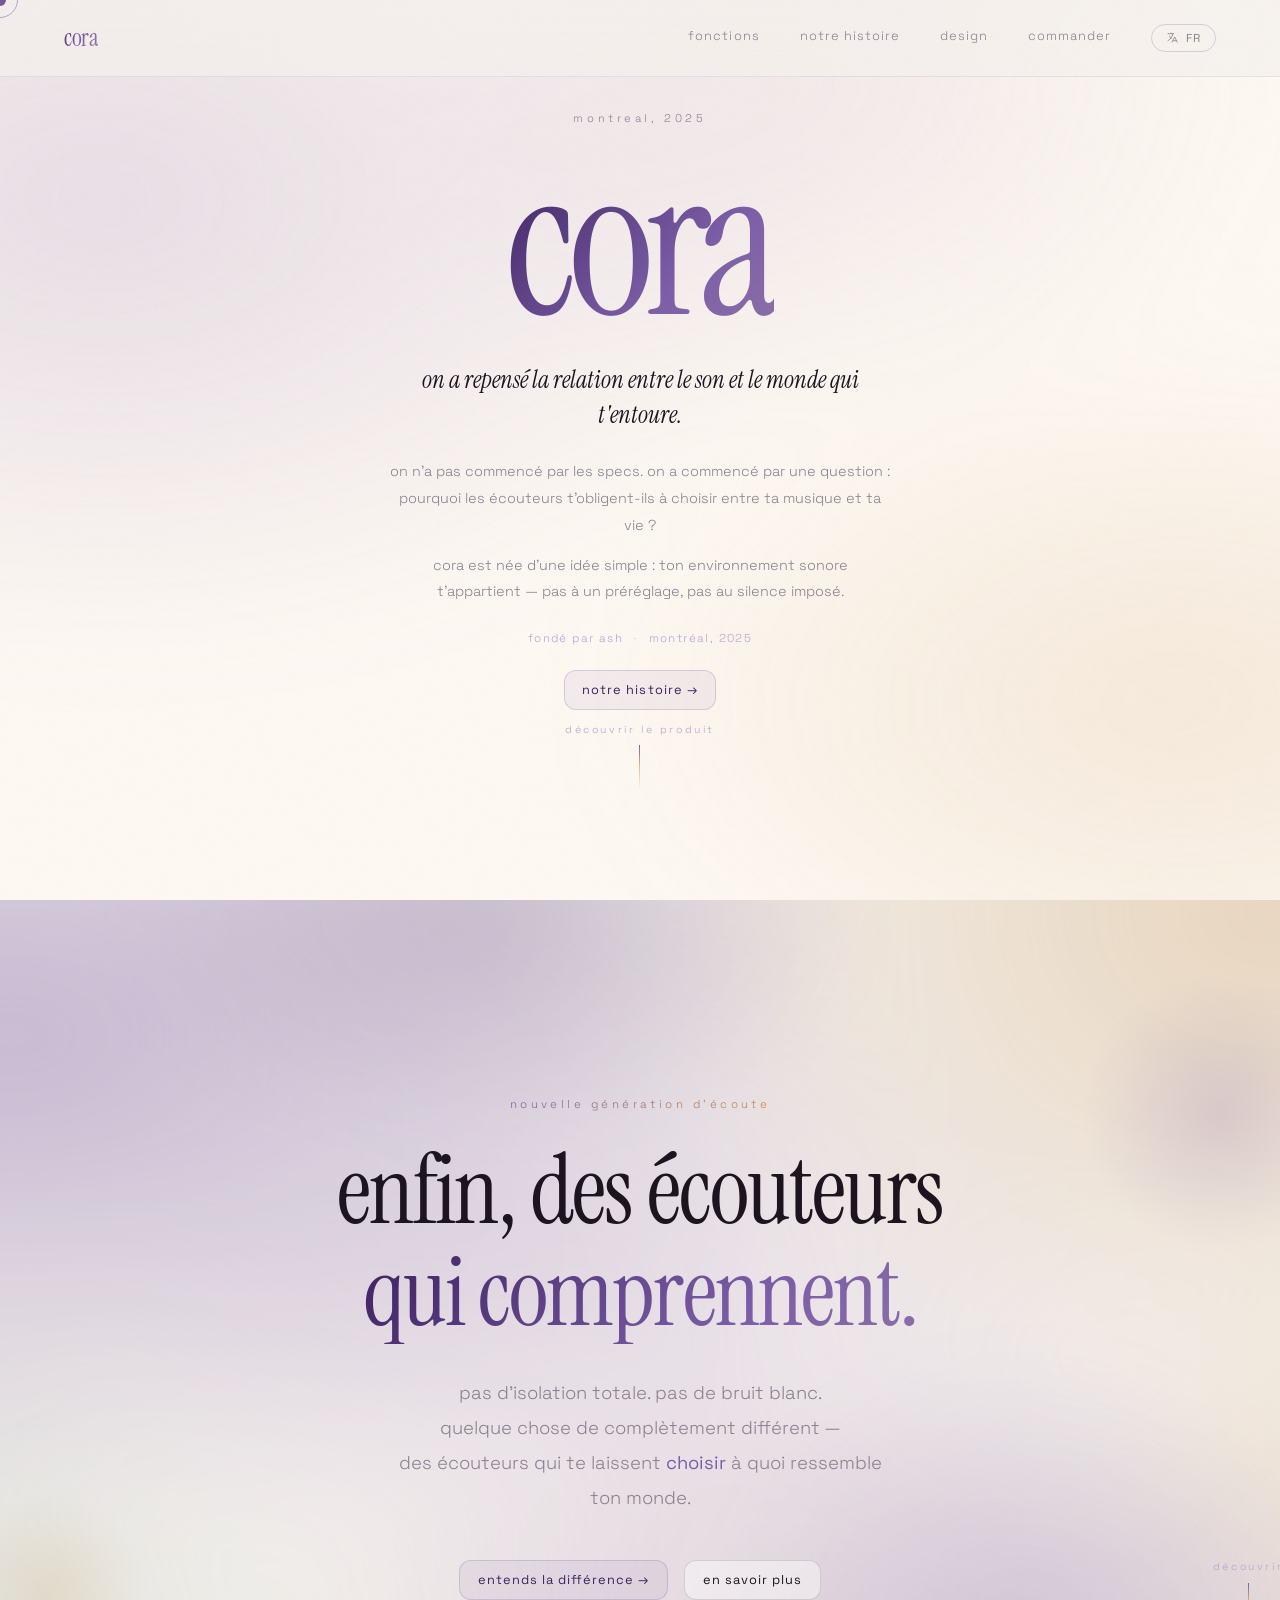
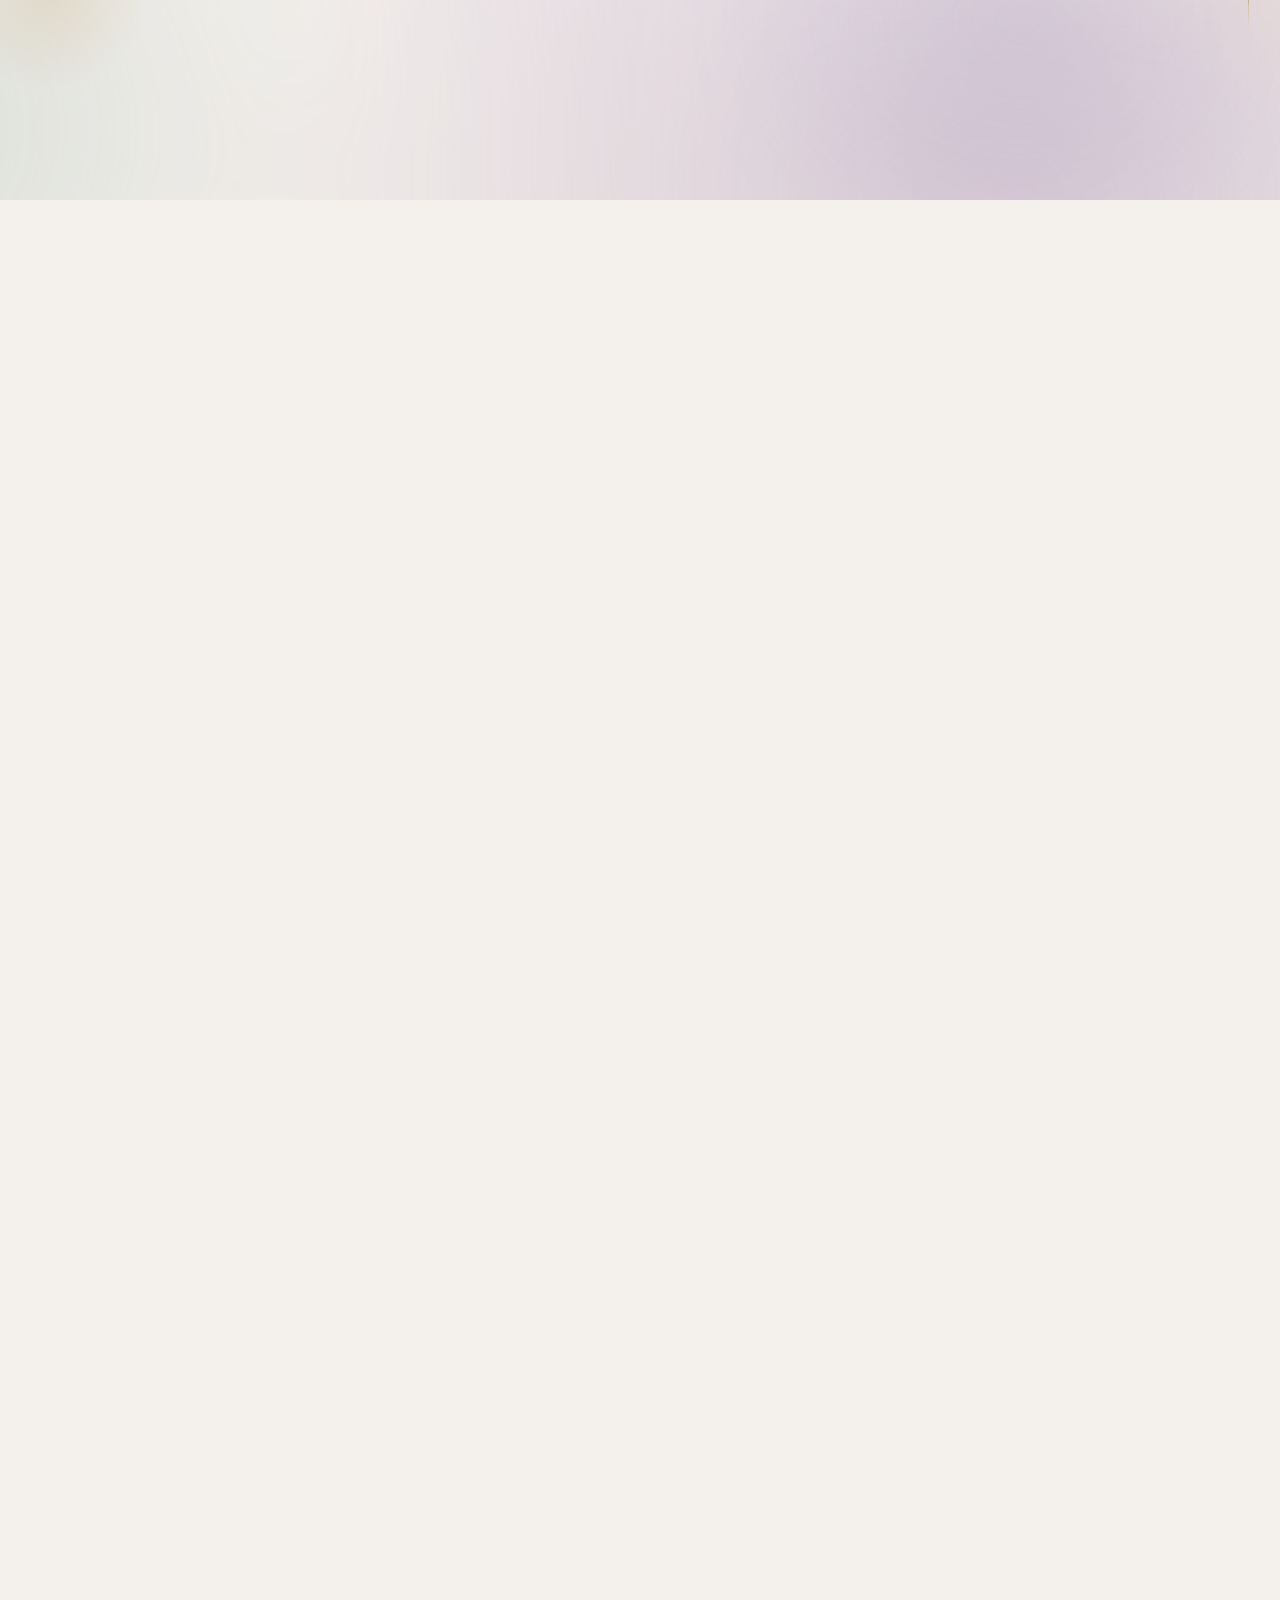
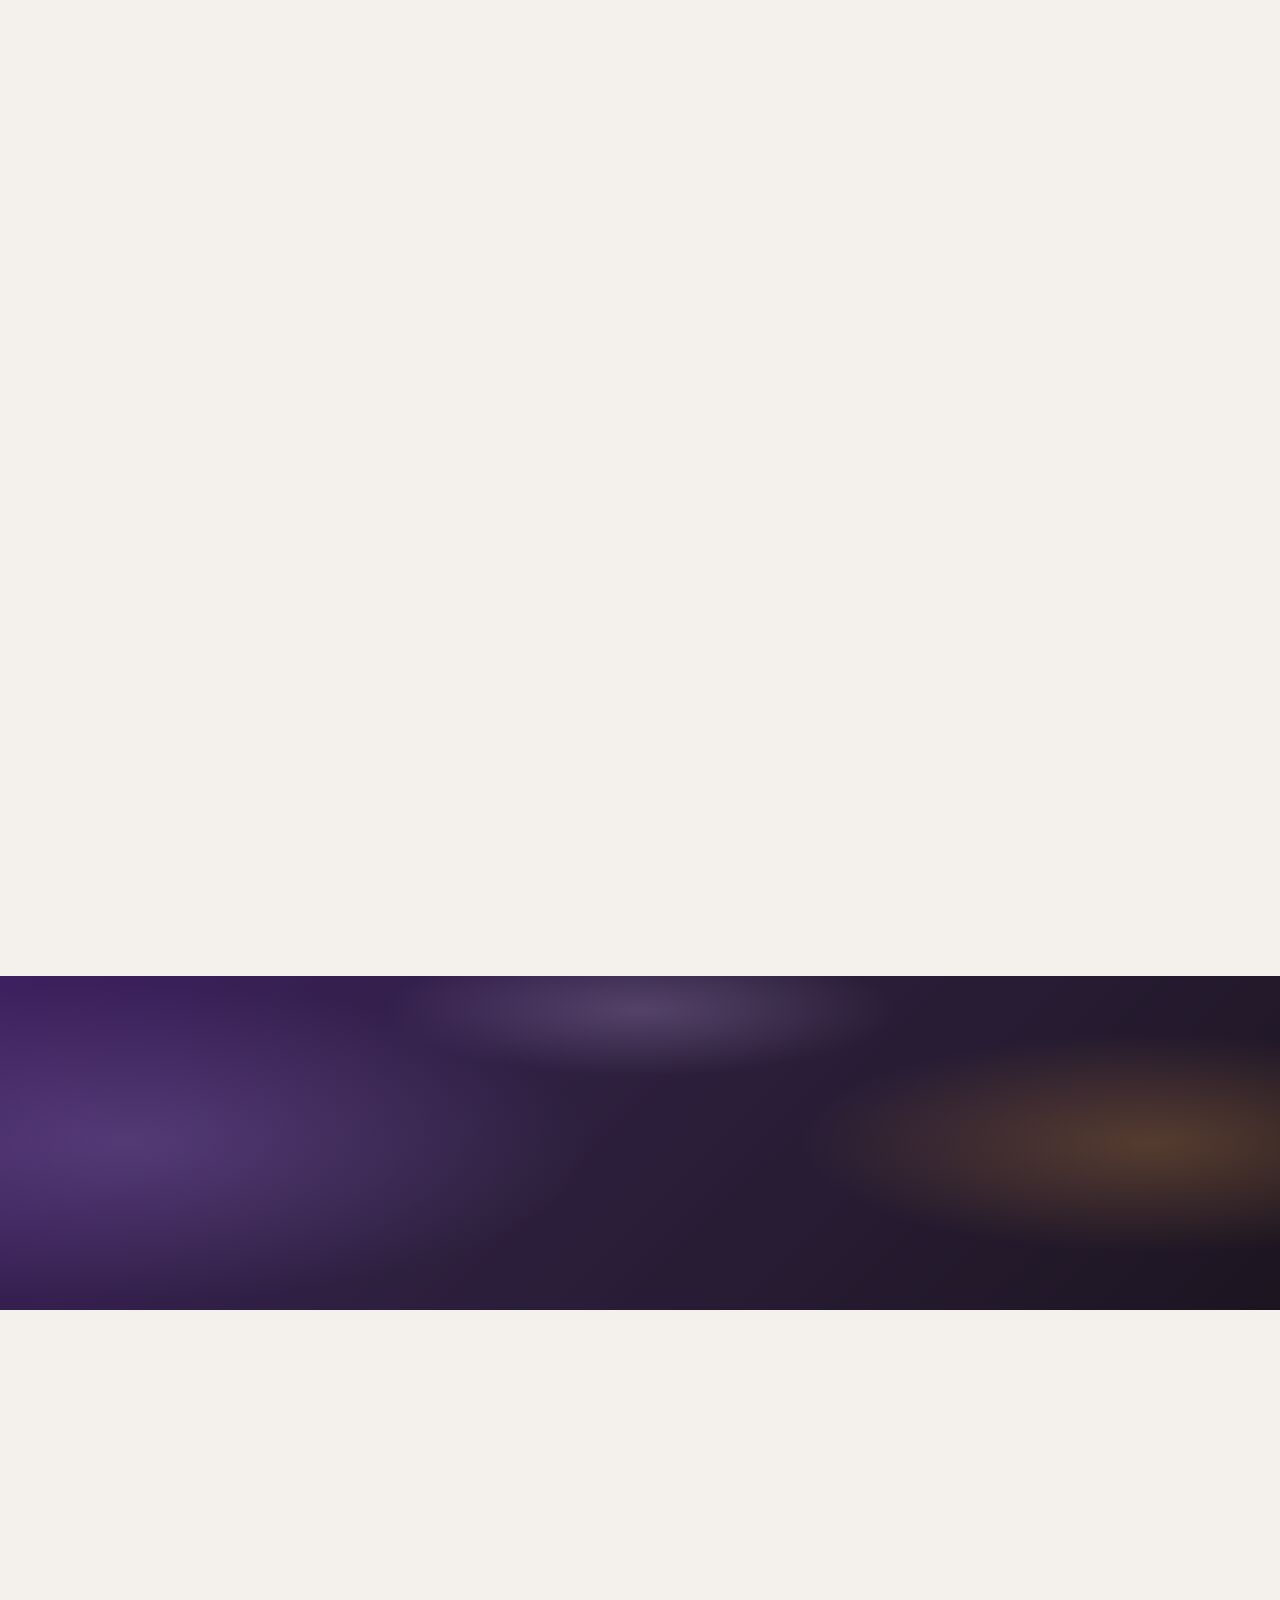
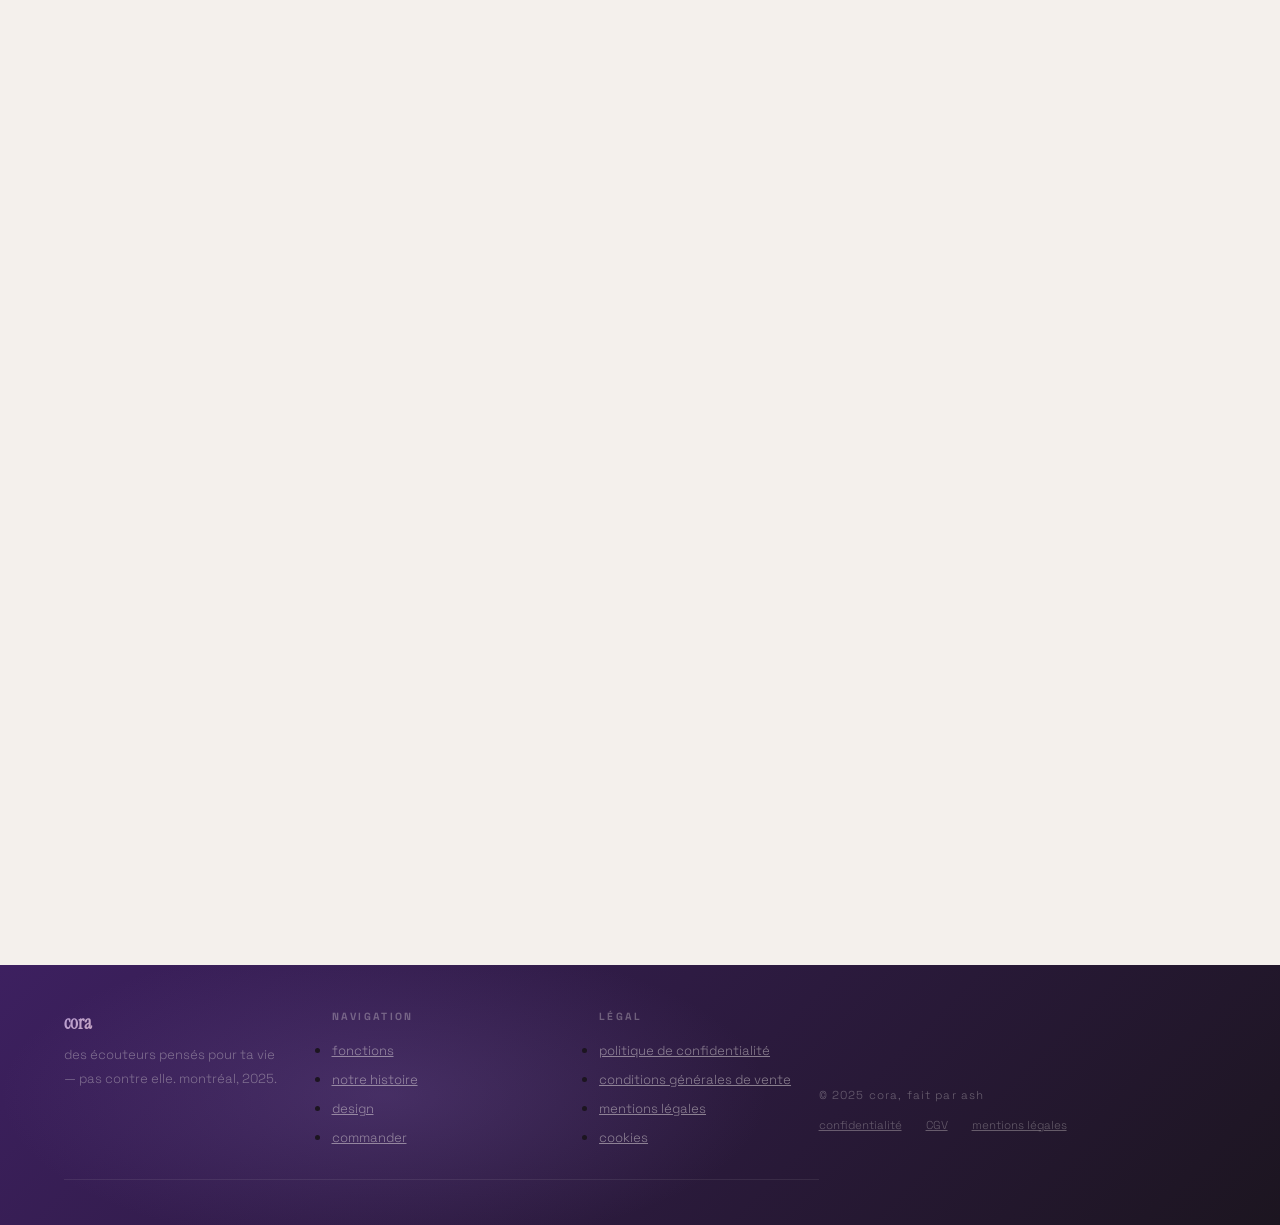
==== index.html @ 78a86a61 "Add files via upload" ====
<!DOCTYPE html>
<html lang="fr">
<head>
    <meta charset="UTF-8"/>
    <meta name="viewport" content="width=device-width, initial-scale=1.0"/>
    <title>cora — enfin, des écouteurs qui comprennent.</title>
    <link href="https://fonts.googleapis.com/css2?family=Instrument+Serif:ital@0;1&family=Space+Grotesk:wght@300;400;500&display=swap" rel="stylesheet"/>
    <link rel="stylesheet" href="styles.css"/>
</head>
<body>

<div class="cursor" id="cursor"></div>
<div class="cursor-ring" id="cursorRing"></div>

<!-- BRAND INTRO -->
<section class="brand-intro">
    <div class="brand-intro-inner">
        <p class="brand-intro-eyebrow">montreal, 2025</p>
        <h1 class="brand-intro-name">cora</h1>
        <p class="brand-intro-tagline">on a repensé la relation entre le son et le monde qui t'entoure.</p>
        <div class="brand-intro-manifesto">
            <p>
                on n'a pas commencé par les specs. on a commencé par une question : pourquoi les écouteurs t'obligent-ils à choisir entre ta musique et ta vie ?
            </p>
            <p>
                cora est née d'une idée simple : ton environnement sonore t'appartient — pas à un préréglage, pas au silence imposé.
            </p>
        </div>
        <div class="brand-intro-founders">
            <span>fondé par ash</span>
            <span class="brand-intro-dot">·</span>
            <span>montréal, 2025</span>
        </div>
        <div class="brand-intro-actions">
            <a href="story.html" class="btn btn-primary"><span>notre histoire →</span></a>
            <a class="brand-intro-scroll" href="#product">
                <span>découvrir le produit</span>
                <div class="scroll-line"></div>
            </a>
        </div>
    </div>
</section>

<!-- NAV -->
<nav>
    <div class="nav-logo">cora</div>
    <ul class="nav-links">
        <li><a href="#">fonctions</a></li>
        <li><a href="story.html">notre histoire</a></li>
        <li><a href="design.html">design</a></li>
        <li><a href="checkout.html">commander</a></li>
    <button class="nav-lang-btn" id="navLangBtn" aria-label="Changer de langue" onclick="openLangOverlay()">
        <svg viewBox="0 0 24 24" fill="none" stroke="currentColor" stroke-width="1.5"><path d="M3 5h12M9 3v2m1.048 9.5A18.022 18.022 0 016.412 9m6.088 9h7M11 21l5-10 5 10M12.751 5C11.783 10.77 8.07 15.61 3 18.129"/></svg>
        <span id="navLangLabel">FR</span>
    </button>
    </ul>
</nav>

<!-- HERO -->
<section class="hero" id="product">
    <div class="hero-bg"></div>
    <div class="hero-bg2"></div>
    <div class="hero-overlay"></div>
    <div class="orb orb1"></div>
    <div class="orb orb2"></div>

    <p class="hero-label">nouvelle génération d'écoute</p>
    <h1 class="hero-title">
        enfin, des écouteurs<br/>
        <span class="gradient-word">qui comprennent.</span>
    </h1>
    <p class="hero-sub">
        pas d'isolation totale. pas de bruit blanc.<br/>
        quelque chose de complètement différent —<br/>
        des écouteurs qui te laissent <strong>choisir</strong> à quoi ressemble ton monde.
    </p>
    <div class="hero-btns">
        <a href="checkout.html" class="btn btn-primary"><span>entends la différence →</span></a>
        <a href="design.html" class="btn btn-outline"><span>en savoir plus</span></a>
    </div>

    <div class="scroll-hint">
        <span>découvrir</span>
        <div class="scroll-line"></div>
    </div>
</section>

<!-- SECTION 1 -->
<section class="split reveal">
    <div class="split-text">
        <p class="split-tag reveal reveal-delay-1">01 — teleport</p>
        <h2 class="split-title reveal reveal-delay-2">ton corps ici.<br/><em>tes oreilles ailleurs.</em></h2>
        <p class="split-body reveal reveal-delay-3">
            mode téléport : après s'être connécté à l'application, vos écouteurs cora permetterons de changer de son ou/et de créer des playlist
            selon les endroits que vous frequentiez.
        </p>
    </div>
    <div class="split-image">
        <div class="visual">
            <svg viewBox="0 0 300 300" fill="none" xmlns="http://www.w3.org/2000/svg">
                <defs>
                    <radialGradient id="g1" cx="50%" cy="50%" r="50%">
                        <stop offset="0%" stop-color="#B99DD4" stop-opacity="0.9"/>
                        <stop offset="100%" stop-color="#7B5EA7" stop-opacity="0.3"/>
                    </radialGradient>
                </defs>
                <circle cx="150" cy="150" r="120" stroke="url(#g1)" stroke-width="1" stroke-dasharray="5 8"/>
                <circle cx="150" cy="150" r="80" stroke="#B99DD4" stroke-width="0.5" opacity="0.4"/>
                <circle cx="150" cy="150" r="40" fill="#7B5EA7" opacity="0.1"/>
                <circle cx="150" cy="150" r="14" fill="url(#g1)" opacity="0.8"/>
                <line x1="150" y1="30" x2="150" y2="270" stroke="#B99DD4" stroke-width="0.5" opacity="0.22"/>
                <line x1="30" y1="150" x2="270" y2="150" stroke="#C4873A" stroke-width="0.5" opacity="0.22"/>
                <text x="156" y="46" font-family="Fraunces" font-size="10" fill="#9E7FA8" letter-spacing="2">tokyo</text>
                <text x="156" y="266" font-family="Fraunces" font-size="10" fill="#9E7FA8" letter-spacing="2">havane</text>
                <text x="34" y="146" font-family="Fraunces" font-size="10" fill="#C4873A" letter-spacing="2">paris</text>
                <text x="214" y="146" font-family="Fraunces" font-size="10" fill="#C4873A" letter-spacing="2">oslo</text>
            </svg>
        </div>
    </div>
</section>

<!-- SECTION 2 -->
<section class="split reverse reveal">
    <div class="split-text">
        <p class="split-tag reveal reveal-delay-1">02 — replay</p>
        <h2 class="split-title reveal reveal-delay-2">tu as raté<br/><em>ce qu'on t'a dit ?</em></h2>
        <p class="split-body reveal reveal-delay-3">
            avec la fonctionalité replay, d'un simple tap, les 10 dernières secondes du monde réel se rejouent dans tes oreilles.
            un vrai gamechanger pour ta vie quotidienne. plus jamais de "désolé, tu peux répéter ?"
        </p>
    </div>
    <div class="split-image">
        <div class="visual">
            <svg viewBox="0 0 300 220" fill="none" xmlns="http://www.w3.org/2000/svg">
                <defs>
                    <linearGradient id="wg" x1="0" y1="0" x2="1" y2="0">
                        <stop offset="0%" stop-color="#C4873A"/>
                        <stop offset="60%" stop-color="#9E7FA8"/>
                        <stop offset="100%" stop-color="#7B5EA7" stop-opacity="0.2"/>
                    </linearGradient>
                </defs>
                <rect x="40" y="65" width="220" height="90" rx="14" stroke="#B99DD4" stroke-width="0.8" fill="rgba(123,94,167,0.04)"/>
                <rect x="40" y="65" width="136" height="90" rx="14" fill="rgba(196,135,58,0.07)"/>
                <rect x="60" y="97" width="5" height="26" rx="2.5" fill="url(#wg)" opacity="0.6"/>
                <rect x="72" y="88" width="5" height="44" rx="2.5" fill="url(#wg)" opacity="0.8"/>
                <rect x="84" y="93" width="5" height="34" rx="2.5" fill="url(#wg)" opacity="0.6"/>
                <rect x="96" y="83" width="5" height="54" rx="2.5" fill="url(#wg)"/>
                <rect x="108" y="91" width="5" height="38" rx="2.5" fill="url(#wg)" opacity="0.85"/>
                <rect x="120" y="98" width="5" height="24" rx="2.5" fill="url(#wg)" opacity="0.6"/>
                <rect x="132" y="86" width="5" height="48" rx="2.5" fill="url(#wg)" opacity="0.9"/>
                <line x1="176" y1="62" x2="176" y2="158" stroke="#7B5EA7" stroke-width="1.5" opacity="0.5"/>
                <rect x="158" y="148" width="36" height="18" rx="5" fill="rgba(123,94,167,0.1)"/>
                <text x="165" y="161" font-family="Fraunces" font-size="8" fill="#7B5EA7" opacity="0.7">replay</text>
                <rect x="185" y="97" width="5" height="26" rx="2.5" fill="#B99DD4" opacity="0.16"/>
                <rect x="197" y="92" width="5" height="36" rx="2.5" fill="#B99DD4" opacity="0.16"/>
                <rect x="209" y="96" width="5" height="28" rx="2.5" fill="#B99DD4" opacity="0.16"/>
                <rect x="221" y="88" width="5" height="44" rx="2.5" fill="#B99DD4" opacity="0.16"/>
                <rect x="233" y="95" width="5" height="30" rx="2.5" fill="#B99DD4" opacity="0.16"/>
            </svg>
        </div>
    </div>
</section>

<!-- SECTION 3 -->
<section class="split reveal">
    <div class="split-text">
        <p class="split-tag reveal reveal-delay-1">03 — silence sélectif</p>
        <h2 class="split-title reveal reveal-delay-2">supprime exactement<br/><em>ce que tu détestes.</em></h2>
        <p class="split-body reveal reveal-delay-3">
            entraîne-le sur le bruit de l'imprimante, la voix d'un collègue, les klaxons.
            il supprime chirurgicalement ce son-là, et rien d'autre.
            le reste du monde reste intact.
        </p>
    </div>
    <div class="split-image">
        <div class="visual">
            <svg viewBox="0 0 300 260" fill="none" xmlns="http://www.w3.org/2000/svg">
                <defs>
                    <linearGradient id="wg2" x1="0" y1="0" x2="1" y2="0">
                        <stop offset="0%" stop-color="#7B5EA7"/>
                        <stop offset="100%" stop-color="#C4873A"/>
                    </linearGradient>
                </defs>
                <path d="M80 130 Q110 90 140 130 Q170 170 200 130" stroke="url(#wg2)" stroke-width="2" fill="none" opacity="0.5"/>
                <path d="M60 130 Q105 68 150 130 Q195 192 240 130" stroke="url(#wg2)" stroke-width="1" fill="none" opacity="0.28"/>
                <circle cx="150" cy="130" r="32" stroke="#7B5EA7" stroke-width="1.2" opacity="0.3" stroke-dasharray="3 4"/>
                <line x1="128" y1="108" x2="172" y2="152" stroke="#9E7FA8" stroke-width="1.8" opacity="0.42"/>
                <line x1="172" y1="108" x2="128" y2="152" stroke="#9E7FA8" stroke-width="1.8" opacity="0.42"/>
                <text x="98" y="200" font-family="Fraunces" font-size="9" fill="#9E7FA8" letter-spacing="3" font-style="italic">son bloqué</text>
                <circle cx="60" cy="78" r="15" stroke="#7A9E8E" stroke-width="0.8" opacity="0.6"/>
                <polyline points="54,78 59,84 69,72" stroke="#7A9E8E" stroke-width="1.5" fill="none" opacity="0.9"/>
                <circle cx="240" cy="78" r="15" stroke="#7A9E8E" stroke-width="0.8" opacity="0.6"/>
                <polyline points="234,78 239,84 249,72" stroke="#7A9E8E" stroke-width="1.5" fill="none" opacity="0.9"/>
                <circle cx="60" cy="182" r="15" stroke="#C4873A" stroke-width="0.8" opacity="0.6"/>
                <polyline points="54,182 59,188 69,176" stroke="#C4873A" stroke-width="1.5" fill="none" opacity="0.9"/>
                <circle cx="240" cy="182" r="15" stroke="#C4873A" stroke-width="0.8" opacity="0.6"/>
                <polyline points="234,182 239,188 249,176" stroke="#C4873A" stroke-width="1.5" fill="none" opacity="0.9"/>
            </svg>
        </div>
    </div>
</section>

<!-- FEATURES -->
<div class="features-strip">
    <div class="feature-item reveal reveal-delay-1">
        <p class="feature-num">04</p>
        <h3 class="feature-title">fredonne,<br/>il trouve.</h3>
        <p class="feature-body">fredonne n'importe quelle mélodie. cora identifie le morceau et le joue instantanément. à la seconde près.</p>
    </div>
    <div class="feature-item reveal reveal-delay-2">
        <p class="feature-num">05</p>
        <h3 class="feature-title">suivi du<br/>sommeil.</h3>
        <p class="feature-body">température et mouvement captés depuis le conduit auditif. un résumé vocal chaque matin.</p>
    </div>
    <div class="feature-item reveal reveal-delay-3">
        <p class="feature-num">06</p>
        <h3 class="feature-title">score de<br/>concentration.</h3>
        <p class="feature-body">analyse tes habitudes d'écoute et révèle des patterns sur ta productivité au fil du temps, disponible sur l'app.</p>
    </div>
</div>

<!-- QUOTE -->
<section class="quote-section reveal">
    <p class="quote-text">"le silence parfait n'a jamais existé. ce que tu voulais, c'était choisir."</p>
    <p class="quote-attr">— cora, 2025</p>
</section>


<!-- TESTIMONIALS -->
<section class="testimonials-section reveal">
    <p class="section-kicker" style="text-align:center">ce qu'ils disent</p>
    <h2>des milliers d'oreilles déjà convaincues.</h2>
    <div class="testimonials-grid">
        <div class="testimonial-card reveal reveal-delay-1">
            <div class="testimonial-stars">★★★★★ - 5/5</div>
            <p class="testimonial-text">"j'ai enfin arrêté de retirer mes écouteurs à chaque conversation. la fonction replay a changé ma façon de travailler en open space."</p>
            <p class="testimonial-author"><strong>Léa M.</strong> · designer, montréal</p>
        </div>
        <div class="testimonial-card reveal reveal-delay-2">
            <div class="testimonial-stars">★★★★ 4/5</div>
            <p class="testimonial-text">"le silence sélectif est une révolution. je bloque le bruit du métro mais j'entends mon arrêt. exactement ce que je cherchais depuis des années."</p>
            <p class="testimonial-author"><strong>Thomas R.</strong> · ingénieur, paris</p>
        </div>
        <div class="testimonial-card reveal reveal-delay-3">
            <div class="testimonial-stars">★★★★★ 5/5</div>
            <p class="testimonial-text">"le design est incroyable. on me demande tout le temps ce que c'est. et le son — vraiment, rien de comparable dans cette gamme de prix."</p>
            <p class="testimonial-author"><strong>Sofia K.</strong> · photographe, toronto</p>
        </div>
    </div>
    <div class="partners-bar reveal">
        <p>reconnu par</p>
        <div class="partners-logos">
            <span class="partner-logo">Le Devoir</span>
            <span class="partner-logo">Wired</span>
            <span class="partner-logo">Les Affaires</span>
            <span class="partner-logo">Radio-Canada</span>
            <span class="partner-logo">The Globe</span>
        </div>
    </div>
</section>

<!-- FOOTER -->
<footer>
    <div class="footer-top">
        <div>
            <div class="footer-logo">cora</div>
            <p class="footer-brand-desc">des écouteurs pensés pour ta vie — pas contre elle. montréal, 2025.</p>
        </div>
        <div class="footer-col">
            <h4>navigation</h4>
            <ul>
                <li><a href="index.html">fonctions</a></li>
                <li><a href="story.html">notre histoire</a></li>
                <li><a href="design.html">design</a></li>
                <li><a href="checkout.html">commander</a></li>
            </ul>
        </div>
        <div class="footer-col">
            <h4>légal</h4>
            <ul>
                <li><a href="legal.html#privacy">politique de confidentialité</a></li>
                <li><a href="legal.html#cgv">conditions générales de vente</a></li>
                <li><a href="legal.html#mentions">mentions légales</a></li>
                <li><a href="legal.html#cookies">cookies</a></li>
            </ul>
        </div>
    </div>
    <div class="footer-bottom">
        <p class="footer-copy">© 2025 cora, fait par ash</p>
        <div class="footer-legal">
            <a href="legal.html#privacy">confidentialité</a>
            <a href="legal.html#cgv">CGV</a>
            <a href="legal.html#mentions">mentions légales</a>
        </div>
    </div>
</footer>

<script src="script.js" defer></script>
<!-- ── LANG OVERLAY ─────────────────────────────────────────────── -->
<div class="lang-overlay" id="langOverlay" role="dialog" aria-modal="true" aria-label="Sélection de la langue">
    <div class="lang-overlay-backdrop" onclick="closeLangOverlay()"></div>
    <div class="lang-overlay-panel">
        <div class="lang-overlay-header">
            <h2 class="lang-overlay-title">choisir <em>ta langue.</em></h2>
            <button class="lang-overlay-close" onclick="closeLangOverlay()" aria-label="Fermer">
                <svg viewBox="0 0 24 24" fill="none" stroke="currentColor" stroke-width="1.5"><path d="M18 6L6 18M6 6l12 12"/></svg>
            </button>
        </div>
        <div class="lang-grid">
            <button class="lang-card" data-lang-btn="fr" onclick="CoraI18n.setLang('fr');closeLangOverlay()">
                <span class="lang-card-flag">🇫🇷</span>
                <span class="lang-card-name">Français</span>
                <span class="lang-card-native">français</span>
            </button>
            <button class="lang-card" data-lang-btn="en" onclick="CoraI18n.setLang('en');closeLangOverlay()">
                <span class="lang-card-flag">🇬🇧</span>
                <span class="lang-card-name">English</span>
                <span class="lang-card-native">english</span>
            </button>
            <button class="lang-card" data-lang-btn="es" onclick="CoraI18n.setLang('es');closeLangOverlay()">
                <span class="lang-card-flag">🇪🇸</span>
                <span class="lang-card-name">Español</span>
                <span class="lang-card-native">español</span>
            </button>
            <button class="lang-card" data-lang-btn="de" onclick="CoraI18n.setLang('de');closeLangOverlay()">
                <span class="lang-card-flag">🇩🇪</span>
                <span class="lang-card-name">Deutsch</span>
                <span class="lang-card-native">deutsch</span>
            </button>
            <button class="lang-card" data-lang-btn="it" onclick="CoraI18n.setLang('it');closeLangOverlay()">
                <span class="lang-card-flag">🇮🇹</span>
                <span class="lang-card-name">Italiano</span>
                <span class="lang-card-native">italiano</span>
            </button>
            <button class="lang-card" data-lang-btn="ru" onclick="CoraI18n.setLang('ru');closeLangOverlay()">
                <span class="lang-card-flag">🇷🇺</span>
                <span class="lang-card-name">Русский</span>
                <span class="lang-card-native">русский</span>
            </button>
            <button class="lang-card" data-lang-btn="pl" onclick="CoraI18n.setLang('pl');closeLangOverlay()">
                <span class="lang-card-flag">🇵🇱</span>
                <span class="lang-card-name">Polski</span>
                <span class="lang-card-native">polski</span>
            </button>
            <button class="lang-card" data-lang-btn="ko" onclick="CoraI18n.setLang('ko');closeLangOverlay()">
                <span class="lang-card-flag">🇰🇷</span>
                <span class="lang-card-name">한국어</span>
                <span class="lang-card-native">한국어</span>
            </button>
            <button class="lang-card" data-lang-btn="ja" onclick="CoraI18n.setLang('ja');closeLangOverlay()">
                <span class="lang-card-flag">🇯🇵</span>
                <span class="lang-card-name">日本語</span>
                <span class="lang-card-native">日本語</span>
            </button>
            <button class="lang-card" data-lang-btn="zh" onclick="CoraI18n.setLang('zh');closeLangOverlay()">
                <span class="lang-card-flag">🇨🇳</span>
                <span class="lang-card-name">中文</span>
                <span class="lang-card-native">中文（简体）</span>
            </button>
        </div>
    </div>
</div>

<script src="i18n.js" defer></script>
<script>
function openLangOverlay() {
    document.getElementById('langOverlay').classList.add('open');
    document.getElementById('navLangBtn').classList.add('active');
    document.body.style.overflow = 'hidden';
}
function closeLangOverlay() {
    document.getElementById('langOverlay').classList.remove('open');
    document.getElementById('navLangBtn').classList.remove('active');
    document.body.style.overflow = '';
}
document.addEventListener('keydown', e => { if (e.key === 'Escape') closeLangOverlay(); });
// Update nav label + active card after lang set
document.addEventListener('DOMContentLoaded', () => {
    const labels = {fr:'FR',en:'EN',es:'ES',de:'DE',it:'IT',ru:'RU',pl:'PL',ko:'KO',ja:'JA',zh:'ZH'};
    const updateNav = () => {
        const lang = localStorage.getItem('cora_lang') || 'fr';
        const el = document.getElementById('navLangLabel');
        if (el) el.textContent = labels[lang] || 'FR';
        document.querySelectorAll('[data-lang-btn]').forEach(btn => {
            btn.classList.toggle('is-active', btn.dataset.langBtn === lang);
        });
    };
    updateNav();
    const orig = CoraI18n.setLang.bind(CoraI18n);
    CoraI18n.setLang = (lang) => { orig(lang); updateNav(); };
});
</script>
</body>
</html>
---- styles.css ----
*, *::before, *::after { box-sizing: border-box; margin: 0; padding: 0; }

:root {
    --bg: #F4F0EC;
    --text: #1C1520;
    --purple: #7B5EA7;
    --purple-light: #B99DD4;
    --purple-dark: #3D2060;
    --amber: #C4873A;
    --amber-light: #E8C07A;
    --sage: #7A9E8E;
    --mauve: #9E7FA8;
    --cream: #FDF8F2;
    --muted: #8A7F8E;
}

html { scroll-behavior: smooth; }

body {
    background: var(--bg);
    color: var(--text);
    font-family: 'Space Grotesk', sans-serif;
    font-weight: 300;
    overflow-x: hidden;
    cursor: none;
}

.checkout-body {
    background: var(--cream);
}

.checkout-body::after {
    display: none;
}

/* CUSTOM CURSOR */
.cursor {
    width: 12px; height: 12px;
    border-radius: 50%;
    background: var(--purple);
    position: fixed;
    pointer-events: none;
    z-index: 9999;
    transform: translate(-50%, -50%);
    transition: width 0.3s ease, height 0.3s ease, background 0.3s ease;
    mix-blend-mode: multiply;
}

.cursor-ring {
    width: 36px; height: 36px;
    border-radius: 50%;
    border: 1px solid var(--purple-light);
    position: fixed;
    pointer-events: none;
    z-index: 9998;
    transform: translate(-50%, -50%);
    transition: width 0.3s ease, height 0.3s ease;
}

/* GRAIN */
body::after {
    content: '';
    position: fixed; inset: 0;
    background-image: url("data:image/svg+xml,%3Csvg viewBox='0 0 256 256' xmlns='http://www.w3.org/2000/svg'%3E%3Cfilter id='n'%3E%3CfeTurbulence type='fractalNoise' baseFrequency='0.9' numOctaves='4' stitchTiles='stitch'/%3E%3C/filter%3E%3Crect width='100%25' height='100%25' filter='url(%23n)' opacity='0.04'/%3E%3C/svg%3E");
    pointer-events: none;
    z-index: 9000;
    opacity: 0.4;
}

/* NAV */
nav {
    position: fixed; top: 0; left: 0; right: 0;
    z-index: 500;
    display: flex; justify-content: space-between; align-items: center;
    padding: 1.4rem 4rem;
    background: rgba(244,240,236,0.72);
    backdrop-filter: blur(20px);
    border-bottom: 1px solid rgba(123,94,167,0.12);
}

.nav-logo {
    font-family: 'Instrument Serif', serif;
    font-size: 1.5rem; font-weight: 400;
    text-decoration: none;
    background: linear-gradient(135deg, var(--purple-dark), var(--purple), var(--mauve));
    -webkit-background-clip: text; -webkit-text-fill-color: transparent; background-clip: text;
    letter-spacing: -0.02em;
}

.nav-links { display: flex; gap: 2.5rem; list-style: none; }

.nav-links a {
    text-decoration: none; color: var(--muted);
    font-size: 0.8rem; letter-spacing: 0.08em;
    transition: color 0.3s; position: relative;
}

.nav-links a::after {
    content: ''; position: absolute;
    bottom: -2px; left: 0; right: 100%; height: 1px;
    background: linear-gradient(90deg, var(--purple), var(--amber));
    transition: right 0.3s ease;
}

.nav-links a:hover { color: var(--text); }
.nav-links a:hover::after { right: 0; }

/* ── NAV LANG TRIGGER ──────────────────────────────────────────── */
.nav-lang-btn {
    background: none;
    border: 1px solid rgba(123,94,167,0.25);
    border-radius: 40px;
    padding: 0.38rem 0.85rem;
    display: flex; align-items: center; gap: 0.45rem;
    font-family: 'Space Grotesk', sans-serif;
    font-size: 0.72rem; letter-spacing: 0.1em;
    color: var(--muted);
    cursor: none;
    transition: all 0.25s;
    white-space: nowrap;
}
.nav-lang-btn svg { width: 13px; height: 13px; flex-shrink: 0; }
.nav-lang-btn:hover {
    background: rgba(123,94,167,0.08);
    color: var(--purple);
    border-color: rgba(123,94,167,0.4);
}
.nav-lang-btn.active {
    background: var(--purple);
    color: var(--cream);
    border-color: var(--purple);
}

/* ── LANG OVERLAY ──────────────────────────────────────────────── */
.lang-overlay {
    position: fixed; inset: 0;
    z-index: 800;
    display: flex; flex-direction: column;
    opacity: 0; pointer-events: none;
    transition: opacity 0.4s ease;
}

.lang-overlay.open {
    opacity: 1; pointer-events: all;
}

.lang-overlay-backdrop {
    position: absolute; inset: 0;
    background: rgba(28,21,32,0.55);
    backdrop-filter: blur(18px);
    -webkit-backdrop-filter: blur(18px);
}

.lang-overlay-panel {
    position: absolute; top: 0; left: 0; right: 0;
    background: rgba(253,248,242,0.82);
    backdrop-filter: blur(40px) saturate(1.4);
    -webkit-backdrop-filter: blur(40px) saturate(1.4);
    border-bottom: 1px solid rgba(123,94,167,0.14);
    padding: 6rem 4rem 3.5rem;
    transform: translateY(-100%);
    transition: transform 0.45s cubic-bezier(0.16,1,0.3,1);
}

.lang-overlay.open .lang-overlay-panel {
    transform: translateY(0);
}

.lang-overlay-header {
    display: flex; justify-content: space-between; align-items: flex-end;
    margin-bottom: 2.8rem;
    max-width: 1200px; margin-left: auto; margin-right: auto;
}

.lang-overlay-title {
    font-family: 'Instrument Serif', serif;
    font-size: clamp(2rem, 4vw, 3.2rem);
    font-weight: 400; line-height: 1.05;
    letter-spacing: -0.03em;
    color: var(--text);
}

.lang-overlay-title em {
    font-style: italic;
    background: linear-gradient(90deg, var(--purple), var(--amber));
    -webkit-background-clip: text; -webkit-text-fill-color: transparent;
    background-clip: text;
}

.lang-overlay-close {
    background: rgba(123,94,167,0.08);
    border: 1px solid rgba(123,94,167,0.18);
    border-radius: 50%;
    width: 44px; height: 44px;
    display: flex; align-items: center; justify-content: center;
    cursor: none; flex-shrink: 0;
    transition: all 0.2s;
    color: var(--muted);
}
.lang-overlay-close:hover {
    background: var(--purple);
    color: var(--cream);
    border-color: var(--purple);
    transform: rotate(90deg);
}
.lang-overlay-close svg { width: 16px; height: 16px; }

.lang-grid {
    display: grid;
    grid-template-columns: repeat(5, 1fr);
    gap: 0.75rem;
    max-width: 1200px; margin: 0 auto;
}

.lang-card {
    background: rgba(244,240,236,0.7);
    border: 1px solid rgba(123,94,167,0.1);
    border-radius: 18px;
    padding: 1.2rem 1.4rem;
    display: flex; flex-direction: column; gap: 0.4rem;
    cursor: none;
    transition: all 0.22s;
    position: relative; overflow: hidden;
}

.lang-card::before {
    content: '';
    position: absolute; inset: 0;
    background: linear-gradient(135deg, rgba(123,94,167,0.1), rgba(196,135,58,0.06));
    opacity: 0; transition: opacity 0.22s;
    border-radius: 18px;
}

.lang-card:hover { border-color: rgba(123,94,167,0.3); transform: translateY(-2px); box-shadow: 0 8px 24px rgba(123,94,167,0.1); }
.lang-card:hover::before { opacity: 1; }

.lang-card.is-active {
    background: var(--text);
    border-color: var(--text);
}
.lang-card.is-active .lang-card-name { color: var(--cream); }
.lang-card.is-active .lang-card-native { color: rgba(253,248,242,0.55); }
.lang-card.is-active .lang-card-flag { opacity: 1; }
.lang-card.is-active::after {
    content: '✓';
    position: absolute; top: 0.9rem; right: 1rem;
    font-size: 0.65rem; color: var(--purple-light);
}

.lang-card-flag { font-size: 1.6rem; line-height: 1; margin-bottom: 0.15rem; }
.lang-card-name {
    font-family: 'Space Grotesk', sans-serif;
    font-size: 0.82rem; font-weight: 500; color: var(--text); line-height: 1;
}
.lang-card-native {
    font-size: 0.72rem; font-weight: 300;
    color: var(--muted); letter-spacing: 0.02em;
}

@media (max-width: 900px) {
    .lang-grid { grid-template-columns: repeat(3, 1fr); }
    .lang-overlay-panel { padding: 5rem 2rem 3rem; }
    .lang-overlay-title { font-size: 1.8rem; margin-bottom: 2rem; }
    .lang-overlay-header { margin-bottom: 2rem; }
}
@media (max-width: 560px) {
    .lang-grid { grid-template-columns: repeat(2, 1fr); }
}

/* BRAND INTRO */
.brand-intro {
    min-height: 100vh;
    display: flex; flex-direction: column;
    justify-content: center; align-items: center;
    text-align: center; padding: 6rem 2rem;
    position: relative; overflow: hidden;
    background: var(--cream);
}

.brand-intro::before {
    content: '';
    position: absolute; inset: -20%;
    background:
        radial-gradient(ellipse 70% 60% at 20% 30%, rgba(123,94,167,0.18) 0%, transparent 60%),
        radial-gradient(ellipse 60% 50% at 80% 70%, rgba(196,135,58,0.14) 0%, transparent 55%),
        radial-gradient(ellipse 50% 60% at 60% 20%, rgba(158,127,168,0.12) 0%, transparent 50%);
    filter: blur(60px);
    pointer-events: none;
}

.brand-intro-inner {
    position: relative; z-index: 2;
    max-width: 680px;
    display: flex; flex-direction: column; align-items: center; gap: 1.6rem;
}

.brand-intro-eyebrow {
    font-size: 0.7rem; letter-spacing: 0.32em;
    color: var(--muted);
    text-transform: lowercase;
    opacity: 0; animation: fadeUp 0.7s ease forwards 0.2s;
}

.brand-intro-name {
    font-family: 'Instrument Serif', serif;
    font-size: clamp(5rem, 18vw, 13rem);
    font-weight: 400; line-height: 0.9; letter-spacing: -0.04em;
    background: linear-gradient(135deg, var(--purple-dark), var(--purple), var(--mauve), var(--amber));
    -webkit-background-clip: text; -webkit-text-fill-color: transparent; background-clip: text;
    background-size: 200% 200%;
    animation: fadeUp 0.9s ease forwards 0.3s, gradientShift 8s ease infinite;
    opacity: 0;
}

.brand-intro-tagline {
    font-family: 'Instrument Serif', serif;
    font-size: clamp(1.1rem, 2.4vw, 1.5rem);
    font-style: italic; font-weight: 400;
    color: var(--text); line-height: 1.45;
    max-width: 520px;
    opacity: 0; animation: fadeUp 0.9s ease forwards 0.55s;
}

.brand-intro-manifesto {
    display: flex; flex-direction: column; gap: 0.85rem;
    max-width: 500px;
    opacity: 0; animation: fadeUp 0.9s ease forwards 0.75s;
}

.brand-intro-manifesto p {
    font-size: 0.9rem; line-height: 1.85;
    color: var(--muted); font-weight: 300;
}

.brand-intro-founders {
    display: flex; align-items: center; gap: 0.7rem;
    font-size: 0.72rem; letter-spacing: 0.12em;
    color: var(--purple-light);
    opacity: 0; animation: fadeUp 0.8s ease forwards 0.95s;
}

.brand-intro-dot { color: var(--amber-light); }

.brand-intro-scroll {
    margin-top: 0.8rem;
    display: flex; flex-direction: column; align-items: center; gap: 0.6rem;
    text-decoration: none;
    opacity: 0; animation: fadeUp 0.8s ease forwards 1.2s;
}

.brand-intro-scroll span {
    font-size: 0.65rem; letter-spacing: 0.25em; color: var(--purple-light);
}

/* HERO */
.hero {
    min-height: 100vh;
    display: flex; flex-direction: column;
    justify-content: center; align-items: center;
    text-align: center; padding: 10rem 2rem 6rem;
    position: relative; overflow: hidden;
}

.hero-bg {
    position: absolute; inset: -20%;
    background:
        radial-gradient(ellipse 90% 70% at 15% 25%, rgba(123,94,167,0.52) 0%, transparent 55%),
        radial-gradient(ellipse 70% 80% at 85% 15%, rgba(196,135,58,0.35) 0%, transparent 50%),
        radial-gradient(ellipse 80% 60% at 70% 85%, rgba(158,127,168,0.48) 0%, transparent 55%),
        radial-gradient(ellipse 60% 70% at 5% 80%, rgba(122,158,142,0.3) 0%, transparent 50%),
        radial-gradient(ellipse 50% 50% at 50% 50%, rgba(185,157,212,0.28) 0%, transparent 60%),
        radial-gradient(ellipse 40% 40% at 92% 60%, rgba(232,192,122,0.32) 0%, transparent 45%);
    filter: blur(52px);
    animation: meshFloat 16s ease-in-out infinite alternate;
}

.hero-bg2 {
    position: absolute; inset: -10%;
    background:
        radial-gradient(ellipse 50% 40% at 40% 10%, rgba(61,32,96,0.22) 0%, transparent 50%),
        radial-gradient(ellipse 40% 50% at 75% 75%, rgba(123,94,167,0.22) 0%, transparent 50%);
    filter: blur(30px);
    animation: meshFloat2 10s ease-in-out infinite alternate;
}

.hero-overlay { position: absolute; inset: 0; background: rgba(244,240,236,0.25); }

@keyframes meshFloat {
    0% { transform: scale(1) rotate(0deg) translate(0,0); }
    25% { transform: scale(1.04) rotate(1.5deg) translate(1%,-1%); }
    50% { transform: scale(0.97) rotate(-1deg) translate(-1%,1%); }
    75% { transform: scale(1.03) rotate(2deg) translate(1%,1%); }
    100% { transform: scale(1.01) rotate(-0.5deg) translate(-1%,-1%); }
}

@keyframes meshFloat2 {
    0% { transform: scale(1) rotate(0deg); }
    50% { transform: scale(1.06) rotate(-2deg); }
    100% { transform: scale(0.96) rotate(1.5deg); }
}

.hero > *:not(.hero-bg):not(.hero-bg2):not(.hero-overlay):not(.orb) {
    position: relative; z-index: 2;
}

.hero-label {
    font-size: 0.72rem; letter-spacing: 0.3em;
    background: linear-gradient(90deg, var(--purple), var(--amber));
    -webkit-background-clip: text; -webkit-text-fill-color: transparent; background-clip: text;
    margin-bottom: 1.8rem;
    opacity: 0; animation: fadeUp 0.8s ease forwards 0.3s;
}

.hero-title {
    font-family: 'Instrument Serif', serif;
    font-size: clamp(3.2rem, 7.5vw, 7rem);
    font-weight: 400; line-height: 1.06; letter-spacing: -0.02em;
    opacity: 0; animation: fadeUp 1s ease forwards 0.5s;
}

.gradient-word {
    background: linear-gradient(135deg, var(--purple-dark) 0%, var(--purple) 35%, var(--mauve) 65%, var(--amber) 100%);
    -webkit-background-clip: text; -webkit-text-fill-color: transparent; background-clip: text;
    background-size: 200% 200%;
    animation: gradientShift 6s ease infinite;
    display: inline-block;
}

.hero-title em { font-style: italic; font-weight: 100; color: var(--muted); -webkit-text-fill-color: var(--muted); }

@keyframes gradientShift {
    0%, 100% { background-position: 0% 50%; }
    50% { background-position: 100% 50%; }
}

.hero-sub {
    margin-top: 2rem;
    font-size: clamp(1rem, 1.8vw, 1.15rem); font-weight: 300;
    color: var(--muted); max-width: 500px; line-height: 1.9;
    opacity: 0; animation: fadeUp 1s ease forwards 0.75s;
}

.hero-sub strong { font-weight: 400; color: var(--purple); }

/* BUTTONS */
.hero-btns {
    display: flex; gap: 1rem; align-items: center;
    flex-wrap: wrap; justify-content: center;
    margin-top: 2.8rem;
    opacity: 0; animation: fadeUp 1s ease forwards 1s;
}

.btn {
    display: inline-flex;
    align-items: center;
    justify-content: center;
    gap: 0.45rem;
    padding: 0.78rem 1.1rem;
    border-radius: 12px;
    border: 1px solid transparent;
    text-decoration: none;
    font-size: 0.8rem;
    letter-spacing: 0.08em;
    font-family: 'Space Grotesk', sans-serif; font-weight: 400;
    line-height: 1;
    position: relative;
    background: transparent;
    transition: transform 0.25s ease, border-color 0.25s ease, background-color 0.25s ease, color 0.25s ease;
}

.btn-primary {
    background: rgba(123,94,167,0.08);
    border-color: rgba(123,94,167,0.24);
    color: var(--purple-dark);
}

.btn-primary::before {
    display: none;
}

.btn-primary:hover {
    transform: translateY(-2px);
    background: rgba(123,94,167,0.13);
    border-color: rgba(123,94,167,0.42);
    color: var(--purple-dark);
}

.btn-outline {
    background: rgba(255,255,255,0.42);
    border-color: rgba(28,21,32,0.14);
    color: var(--text);
}

.btn-outline::before {
    display: none;
}

.btn-outline:hover {
    transform: translateY(-2px);
    background: rgba(28,21,32,0.04);
    border-color: rgba(28,21,32,0.28);
    color: var(--text);
}

.btn span { position: relative; z-index: 1; }

.btn-light {
    background: rgba(253,248,242,0.12);
    border-color: rgba(253,248,242,0.32);
    color: var(--cream);
}

.btn-light:hover {
    transform: translateY(-2px);
    background: rgba(253,248,242,0.22);
    border-color: rgba(253,248,242,0.55);
    color: #fff;
}

.scroll-hint {
    position: absolute; bottom: 2.5rem; left: 50%;
    transform: translateX(-50%);
    display: flex; flex-direction: column; align-items: center; gap: 0.6rem;
    opacity: 0; animation: fadeUp 1s ease forwards 1.4s; z-index: 2;
}

.scroll-hint span { font-size: 0.65rem; letter-spacing: 0.25em; color: var(--purple-light); }

.scroll-line {
    width: 1px; height: 44px;
    background: linear-gradient(to bottom, var(--purple), var(--amber-light), transparent);
    animation: scrollPulse 2.5s ease-in-out infinite;
}

/* FLOATING ORBS */
.orb {
    position: absolute; border-radius: 50%; pointer-events: none;
    animation: orbFloat 20s ease-in-out infinite; z-index: 1;
}

.orb1 {
    width: 280px; height: 280px;
    background: radial-gradient(circle, rgba(123,94,167,0.18), transparent 70%);
    top: 8%; right: -80px; animation-duration: 18s;
}

.orb2 {
    width: 200px; height: 200px;
    background: radial-gradient(circle, rgba(196,135,58,0.14), transparent 70%);
    bottom: 12%; left: -50px; animation-duration: 22s; animation-delay: -5s;
}

@keyframes orbFloat {
    0%, 100% { transform: translateY(0) scale(1); }
    33% { transform: translateY(-28px) scale(1.05); }
    66% { transform: translateY(18px) scale(0.95); }
}

/* SPLIT SECTIONS */
.split {
    display: grid; grid-template-columns: 1fr 1fr;
    min-height: 88vh; position: relative; overflow: hidden;
}

.split::before {
    content: ''; position: absolute; top: 0; left: 0; right: 0; height: 1px;
    background: linear-gradient(90deg, transparent, var(--purple-light), var(--amber-light), transparent);
}

.split.reverse { direction: rtl; }
.split.reverse > * { direction: ltr; }

.split-text {
    display: flex; flex-direction: column; justify-content: center;
    padding: 6rem 5rem; position: relative; overflow: hidden;
}

.split-text::after {
    content: ''; position: absolute;
    width: 380px; height: 380px; border-radius: 50%;
    filter: blur(75px); pointer-events: none;
    top: 50%; left: 50%; transform: translate(-50%,-50%);
    animation: blobPulse 8s ease-in-out infinite alternate;
}

.split:nth-child(2) .split-text::after { background: radial-gradient(circle, rgba(123,94,167,0.28), rgba(185,157,212,0.18), transparent); }
.split:nth-child(3) .split-text::after { background: radial-gradient(circle, rgba(196,135,58,0.22), rgba(232,192,122,0.15), transparent); }
.split:nth-child(4) .split-text::after { background: radial-gradient(circle, rgba(61,32,96,0.18), rgba(123,94,167,0.22), transparent); }

@keyframes blobPulse {
    0% { transform: translate(-50%,-50%) scale(1); opacity: 0.5; }
    100% { transform: translate(-50%,-50%) scale(1.25); opacity: 0.7; }
}

.split-tag {
    font-size: 0.68rem; letter-spacing: 0.3em;
    margin-bottom: 1.5rem; position: relative; z-index: 1;
}

.split:nth-child(2) .split-tag {
    background: linear-gradient(90deg, var(--purple), var(--sage));
    -webkit-background-clip: text; -webkit-text-fill-color: transparent; background-clip: text;
}

.split:nth-child(3) .split-tag {
    background: linear-gradient(90deg, var(--amber), var(--mauve));
    -webkit-background-clip: text; -webkit-text-fill-color: transparent; background-clip: text;
}

.split:nth-child(4) .split-tag {
    background: linear-gradient(90deg, var(--purple-dark), var(--purple-light));
    -webkit-background-clip: text; -webkit-text-fill-color: transparent; background-clip: text;
}

.split-title {
    font-family: 'Instrument Serif', serif;
    font-size: clamp(2rem, 3.2vw, 2.8rem);
    font-weight: 700; line-height: 1.15; margin-bottom: 1.5rem;
    position: relative; z-index: 1;
}

.split-title em { font-style: italic; font-weight: 100; color: var(--muted); }

.split-body {
    font-size: 0.97rem; font-weight: 300;
    color: var(--muted); line-height: 1.95; max-width: 400px;
    position: relative; z-index: 1;
}

.split-image {
    display: flex; align-items: center; justify-content: center;
    overflow: hidden; position: relative;
}

.split:nth-child(2) .split-image { background: linear-gradient(135deg, rgba(123,94,167,0.1), rgba(185,157,212,0.16), rgba(232,192,122,0.08)); }
.split:nth-child(3) .split-image { background: linear-gradient(225deg, rgba(196,135,58,0.08), rgba(158,127,168,0.14), rgba(122,158,142,0.1)); }
.split:nth-child(4) .split-image { background: linear-gradient(135deg, rgba(61,32,96,0.07), rgba(123,94,167,0.13), rgba(158,127,168,0.09)); }

.visual { width: 100%; height: 100%; display: flex; align-items: center; justify-content: center; }
.visual svg { width: 58%; max-width: 300px; transition: transform 0.6s ease; }
.split-image:hover svg { transform: scale(1.06) translateY(-5px); }

/* FEATURES */
.features-strip {
    display: grid; grid-template-columns: repeat(3, 1fr);
    background: linear-gradient(135deg, var(--purple-dark) 0%, #2D1F3D 45%, #1C1520 100%);
    position: relative; overflow: hidden;
}

.features-strip::before {
    content: ''; position: absolute; inset: 0;
    background:
        radial-gradient(ellipse 60% 80% at 10% 50%, rgba(123,94,167,0.42) 0%, transparent 60%),
        radial-gradient(ellipse 50% 60% at 90% 50%, rgba(196,135,58,0.32) 0%, transparent 55%),
        radial-gradient(ellipse 40% 40% at 50% 10%, rgba(185,157,212,0.28) 0%, transparent 50%);
    pointer-events: none;
}

.feature-item {
    padding: 4.5rem 3rem;
    border-right: 1px solid rgba(255,255,255,0.07);
    position: relative; z-index: 1;
    transition: background 0.4s ease;
}

.feature-item:hover { background: rgba(123,94,167,0.18); }
.feature-item:last-child { border-right: none; }

.feature-num {
    font-size: 0.68rem; letter-spacing: 0.3em; margin-bottom: 1.5rem;
    background: linear-gradient(90deg, var(--purple-light), var(--amber-light));
    -webkit-background-clip: text; -webkit-text-fill-color: transparent; background-clip: text;
}

.feature-title {
    font-family: 'Instrument Serif', serif;
    font-size: 1.5rem; font-weight: 700;
    margin-bottom: 1rem; line-height: 1.2; color: var(--cream);
}

.feature-body {
    font-size: 0.88rem; font-weight: 300;
    color: rgba(253,248,242,0.48); line-height: 1.85;
}

/* QUOTE */
.quote-section {
    padding: 10rem 4rem; text-align: center;
    position: relative; overflow: hidden; background: var(--cream);
}

.quote-section::before {
    content: ''; position: absolute; inset: -20%;
    background:
        radial-gradient(ellipse 70% 60% at 20% 40%, rgba(123,94,167,0.22) 0%, transparent 55%),
        radial-gradient(ellipse 60% 70% at 80% 60%, rgba(196,135,58,0.18) 0%, transparent 55%),
        radial-gradient(ellipse 50% 50% at 50% 80%, rgba(158,127,168,0.18) 0%, transparent 50%);
    filter: blur(42px);
    animation: meshFloat 14s ease-in-out infinite alternate;
}

.quote-text {
    font-family: 'Instrument Serif', serif;
    font-size: clamp(1.8rem, 4vw, 3.2rem);
    font-weight: 100; font-style: italic; line-height: 1.45;
    max-width: 780px; margin: 0 auto 2rem;
    position: relative; z-index: 1;
    background: linear-gradient(135deg, var(--purple-dark), var(--purple), var(--mauve), var(--amber));
    -webkit-background-clip: text; -webkit-text-fill-color: transparent; background-clip: text;
    background-size: 200%;
    animation: gradientShift 8s ease infinite;
}

.quote-attr {
    font-size: 0.72rem; letter-spacing: 0.28em;
    color: var(--muted); position: relative; z-index: 1;
}

/* FOOTER */
footer {
    padding: 2.8rem 4rem;
    display: flex; justify-content: space-between; align-items: center;
    background: linear-gradient(135deg, var(--purple-dark) 0%, #1C1520 100%);
    position: relative; overflow: hidden;
}

footer::before {
    content: ''; position: absolute; inset: 0;
    background: radial-gradient(ellipse 50% 100% at 30% 50%, rgba(123,94,167,0.28) 0%, transparent 60%);
    pointer-events: none;
}

.footer-logo {
    font-family: 'Instrument Serif', serif; font-size: 1.2rem; font-weight: 700;
    background: linear-gradient(135deg, var(--purple-light), var(--amber-light));
    -webkit-background-clip: text; -webkit-text-fill-color: transparent; background-clip: text;
    position: relative; z-index: 1;
}

.footer-copy { font-size: 0.72rem; color: rgba(253,248,242,0.32); letter-spacing: 0.1em; position: relative; z-index: 1; }

/* ANIMATIONS */
@keyframes fadeUp {
    from { opacity: 0; transform: translateY(28px); }
    to { opacity: 1; transform: translateY(0); }
}

@keyframes scrollPulse {
    0%, 100% { opacity: 1; }
    50% { opacity: 0.25; transform: scaleY(0.6); }
}

.reveal { opacity: 0; transform: translateY(36px); transition: opacity 0.9s ease, transform 0.9s ease; }
.reveal.visible { opacity: 1; transform: translateY(0); }
.reveal-delay-1 { transition-delay: 0.1s; }
.reveal-delay-2 { transition-delay: 0.26s; }
.reveal-delay-3 { transition-delay: 0.44s; }

.nav-links a.active { color: var(--text); }
.nav-links a.active::after { right: 0; }

/* DESIGN PAGE */
.design-hero {
    min-height: 100vh;
    padding: 11rem 4rem 6rem;
    align-items: stretch;
}

.design-hero-layout {
    width: min(1180px, 100%);
    margin: 0 auto;
    display: grid;
    grid-template-columns: 1.1fr 0.9fr;
    gap: 3rem;
    align-items: center;
}

.design-copy,
.design-object-wrap,
.editorial-band,
.gallery-section,
.signature-panel,
.reserve-section {
    position: relative;
    z-index: 2;
}

.design-kicker,
.section-kicker {
    font-size: 0.72rem;
    letter-spacing: 0.3em;
    text-transform: uppercase;
    background: linear-gradient(90deg, var(--purple), var(--amber));
    -webkit-background-clip: text;
    -webkit-text-fill-color: transparent;
    background-clip: text;
}

.design-copy .hero-title {
    max-width: 10ch;
    text-align: left;
}

.design-intro {
    margin-top: 1.8rem;
    max-width: 560px;
    font-size: 1.02rem;
    line-height: 1.95;
    color: var(--muted);
}

.design-actions {
    margin-top: 2.6rem;
    display: flex;
    flex-wrap: wrap;
    gap: 1rem;
}

.design-badges {
    margin-top: 2rem;
    display: flex;
    flex-wrap: wrap;
    gap: 0.8rem;
}

.design-badge {
    padding: 0.7rem 1rem;
    border: 1px solid rgba(61,32,96,0.12);
    border-radius: 18px;
    background: rgba(253,248,242,0.5);
    backdrop-filter: blur(14px);
    font-size: 0.76rem;
    letter-spacing: 0.08em;
    color: var(--text);
}

.design-object-wrap {
    display: grid;
    place-items: center;
    min-height: 560px;
}

.design-object {
    width: min(460px, 100%);
    aspect-ratio: 1 / 1.05;
    position: relative;
    display: grid;
    place-items: center;
}

.design-aura,
.design-aura::before,
.design-aura::after {
    position: absolute;
    inset: 8%;
    border-radius: 50%;
}

.design-aura {
    background:
        radial-gradient(circle at 50% 50%, rgba(253,248,242,0.92) 0%, rgba(253,248,242,0.35) 34%, rgba(123,94,167,0.14) 68%, transparent 74%);
    filter: blur(2px);
}

.design-aura::before {
    content: '';
    inset: -10%;
    background: radial-gradient(circle, rgba(123,94,167,0.22), transparent 62%);
    filter: blur(36px);
}

.design-aura::after {
    content: '';
    inset: -2%;
    border: 1px solid rgba(123,94,167,0.22);
}

.design-core {
    width: 58%;
    aspect-ratio: 1 / 1;
    border-radius: 34%;
    background:
        linear-gradient(145deg, rgba(255,255,255,0.92), rgba(232,192,122,0.28)),
        linear-gradient(225deg, rgba(185,157,212,0.4), rgba(61,32,96,0.08));
    box-shadow:
        inset 0 1px 0 rgba(255,255,255,0.85),
        inset 0 -22px 38px rgba(123,94,167,0.12),
        0 28px 80px rgba(61,32,96,0.18);
    position: relative;
    transform: rotate(12deg);
}

.design-core::before,
.design-core::after {
    content: '';
    position: absolute;
    border-radius: 50%;
}

.design-core::before {
    width: 30%;
    height: 30%;
    top: 18%;
    left: 18%;
    background: radial-gradient(circle, rgba(255,255,255,0.98), rgba(185,157,212,0.32));
    box-shadow: inset 0 0 12px rgba(61,32,96,0.08);
}

.design-core::after {
    width: 18%;
    height: 18%;
    right: 18%;
    bottom: 18%;
    border: 1px solid rgba(61,32,96,0.14);
    background: rgba(253,248,242,0.7);
}

.design-specs {
    position: absolute;
    inset: auto 0 0 0;
    display: grid;
    grid-template-columns: repeat(3, 1fr);
    gap: 0.9rem;
    transform: translateY(22%);
}

.spec-card {
    padding: 1rem 1.1rem;
    border-radius: 22px;
    background: rgba(253,248,242,0.72);
    border: 1px solid rgba(61,32,96,0.08);
    backdrop-filter: blur(16px);
    box-shadow: 0 12px 36px rgba(61,32,96,0.08);
}

.spec-card strong {
    display: block;
    font-family: 'Instrument Serif', serif;
    font-size: 1.1rem;
    font-weight: 700;
    color: var(--purple-dark);
}

.spec-card span {
    display: block;
    margin-top: 0.35rem;
    font-size: 0.75rem;
    letter-spacing: 0.12em;
    text-transform: uppercase;
    color: var(--muted);
}

.editorial-band {
    margin: 5rem 4rem 0;
    padding: 4rem;
    border-radius: 34px;
    background:
        linear-gradient(135deg, rgba(253,248,242,0.92), rgba(244,240,236,0.8)),
        linear-gradient(135deg, rgba(123,94,167,0.08), rgba(196,135,58,0.06));
    border: 1px solid rgba(61,32,96,0.08);
    display: grid;
    grid-template-columns: 1.1fr 0.9fr;
    gap: 2rem;
    overflow: hidden;
}

.editorial-copy h2,
.gallery-copy h2,
.reserve-copy h2 {
    margin-top: 1rem;
    font-family: 'Instrument Serif', serif;
    font-size: clamp(2rem, 4vw, 3.2rem);
    line-height: 1.08;
    letter-spacing: -0.02em;
}

.editorial-copy p,
.gallery-copy p,
.reserve-copy p {
    margin-top: 1.3rem;
    max-width: 52ch;
    color: var(--muted);
    line-height: 1.9;
}

.material-grid {
    display: grid;
    grid-template-columns: repeat(2, minmax(0, 1fr));
    gap: 1rem;
}

.material-card {
    padding: 1.5rem;
    border-radius: 24px;
    background: rgba(255,255,255,0.45);
    border: 1px solid rgba(61,32,96,0.08);
}

.material-eyebrow {
    font-size: 0.72rem;
    letter-spacing: 0.16em;
    text-transform: uppercase;
    color: var(--mauve);
}

.material-card h3 {
    margin-top: 0.8rem;
    font-family: 'Instrument Serif', serif;
    font-size: 1.35rem;
}

.material-card p {
    margin-top: 0.8rem;
    color: var(--muted);
    line-height: 1.8;
}

.gallery-section {
    padding: 6rem 4rem 2rem;
}

.gallery-header {
    width: min(1160px, 100%);
    margin: 0 auto 2rem;
}

.gallery-grid {
    width: min(1160px, 100%);
    margin: 0 auto;
    display: grid;
    grid-template-columns: 1.1fr 0.9fr;
    gap: 1.4rem;
}

.gallery-stack {
    display: grid;
    gap: 1.4rem;
}

.gallery-card {
    min-height: 260px;
    padding: 2rem;
    border-radius: 30px;
    position: relative;
    overflow: hidden;
    border: 1px solid rgba(61,32,96,0.08);
    background: linear-gradient(145deg, rgba(255,255,255,0.68), rgba(244,240,236,0.78));
}

.gallery-card.dark {
    background: linear-gradient(145deg, rgba(61,32,96,0.94), rgba(28,21,32,0.98));
    color: var(--cream);
}

.gallery-card h3 {
    font-family: 'Instrument Serif', serif;
    font-size: 1.7rem;
    line-height: 1.12;
}

.gallery-card p {
    margin-top: 1rem;
    max-width: 34ch;
    line-height: 1.85;
    color: inherit;
    opacity: 0.82;
}

.gallery-visual {
    position: absolute;
    right: -2rem;
    bottom: -2rem;
    width: 220px;
    height: 220px;
    border-radius: 34%;
    background:
        radial-gradient(circle at 35% 35%, rgba(255,255,255,0.92), rgba(185,157,212,0.2) 38%, transparent 62%),
        linear-gradient(145deg, rgba(196,135,58,0.2), rgba(123,94,167,0.38));
    transform: rotate(16deg);
}

.gallery-card.dark .gallery-visual {
    background:
        radial-gradient(circle at 35% 35%, rgba(255,255,255,0.9), rgba(232,192,122,0.22) 34%, transparent 58%),
        linear-gradient(145deg, rgba(185,157,212,0.34), rgba(196,135,58,0.26));
}

.signature-panel {
    margin: 4rem 4rem 0;
    padding: 0 4rem 4rem;
    display: grid;
    grid-template-columns: repeat(3, 1fr);
    gap: 1rem;
}

.signature-stat {
    padding: 2rem;
    border-radius: 28px;
    background: rgba(253,248,242,0.6);
    border: 1px solid rgba(61,32,96,0.08);
}

.signature-stat strong {
    display: block;
    font-family: 'Instrument Serif', serif;
    font-size: clamp(2rem, 4vw, 3rem);
    color: var(--purple-dark);
}

.signature-stat span {
    display: block;
    margin-top: 0.6rem;
    font-size: 0.78rem;
    letter-spacing: 0.14em;
    text-transform: uppercase;
    color: var(--muted);
}

.signature-stat p {
    margin-top: 1rem;
    color: var(--muted);
    line-height: 1.8;
}

.reserve-section {
    padding: 3rem 4rem 6rem;
}

.reserve-card {
    width: min(1160px, 100%);
    margin: 0 auto;
    padding: 3rem;
    border-radius: 34px;
    background: linear-gradient(135deg, var(--purple-dark) 0%, #2A1D38 46%, #1C1520 100%);
    color: var(--cream);
    display: grid;
    grid-template-columns: 1fr auto;
    gap: 2rem;
    align-items: end;
    overflow: hidden;
    position: relative;
}

.reserve-card::before {
    content: '';
    position: absolute;
    inset: -18%;
    background:
        radial-gradient(ellipse 38% 44% at 18% 30%, rgba(123,94,167,0.42), transparent 68%),
        radial-gradient(ellipse 34% 42% at 84% 72%, rgba(196,135,58,0.34), transparent 66%);
    filter: blur(18px);
}

.reserve-copy,
.reserve-meta {
    position: relative;
    z-index: 1;
}

.reserve-copy p { color: rgba(253,248,242,0.72); }

.reserve-meta {
    min-width: 260px;
    padding: 1.5rem;
    border-radius: 24px;
    background: rgba(255,255,255,0.06);
    border: 1px solid rgba(255,255,255,0.08);
}

.price-line {
    font-family: 'Instrument Serif', serif;
    font-size: 3rem;
    line-height: 1;
}

.price-line small {
    font-size: 1rem;
    opacity: 0.64;
}

.reserve-meta p {
    margin-top: 0.8rem;
    color: rgba(253,248,242,0.72);
    line-height: 1.8;
}

.fine-print {
    margin-top: 1rem;
    font-size: 0.72rem;
    letter-spacing: 0.1em;
    text-transform: uppercase;
    color: rgba(253,248,242,0.5);
}

@media (max-width: 1100px) {
    nav,
    .editorial-band,
    .signature-panel,
    .reserve-section,
    .gallery-section,
    footer {
        padding-left: 2rem;
        padding-right: 2rem;
    }

    .design-hero {
        padding-left: 2rem;
        padding-right: 2rem;
    }

    .design-hero-layout,
    .editorial-band,
    .gallery-grid,
    .reserve-card {
        grid-template-columns: 1fr;
    }

    .design-copy .hero-title {
        max-width: none;
    }

    .signature-panel {
        grid-template-columns: 1fr;
        padding-top: 0;
    }

    .features-strip,
    .split {
        grid-template-columns: 1fr;
    }

    .split-text,
    .feature-item {
        padding: 3rem 2rem;
    }
}

@media (max-width: 720px) {
    body {
        cursor: auto;
    }

    .cursor,
    .cursor-ring {
        display: none;
    }

    nav {
        padding: 1.1rem 1.2rem;
        flex-direction: column;
        gap: 0.8rem;
    }

    .nav-links {
        gap: 1rem;
        flex-wrap: wrap;
        justify-content: center;
    }

    .hero,
    .design-hero {
        padding: 9rem 1.2rem 5rem;
    }

    .hero-title,
    .design-copy .hero-title {
        font-size: clamp(2.6rem, 12vw, 4.6rem);
    }

    .hero-sub,
    .design-intro {
        font-size: 0.95rem;
    }

    .design-actions,
    .hero-btns,
    .design-badges {
        flex-direction: column;
        align-items: stretch;
    }

    .btn {
        text-align: center;
    }

    .design-object-wrap {
        min-height: 430px;
    }

    .design-specs,
    .material-grid {
        grid-template-columns: 1fr;
    }

    .editorial-band,
    .gallery-card,
    .reserve-card {
        padding: 2rem 1.4rem;
        border-radius: 26px;
    }

    .gallery-visual {
        width: 160px;
        height: 160px;
    }

    .quote-section {
        padding: 6rem 1.2rem;
    }

    footer {
        flex-direction: column;
        gap: 1rem;
        text-align: center;
        padding: 2rem 1.2rem;
    }
}

/* CHECKOUT PAGE */
.checkout-page {
    min-height: 100vh;
    position: relative;
    background: var(--cream);
}

.checkout-shell,
.checkout-note {
    position: relative;
    z-index: 2;
}

.checkout-shell {
    width: min(1520px, calc(100% - 3rem));
    margin: 0 auto;
    padding: 10.4rem 0 3.6rem;
    display: grid;
    grid-template-columns: minmax(0, 1.6fr) minmax(340px, 0.72fr);
    gap: 1.8rem;
    align-items: start;
}

.checkout-panel {
    display: grid;
    gap: 1.4rem;
}

.checkout-header,
.product-stage,
.step-card,
.summary-panel {
    border-radius: 34px;
    border: 1px solid rgba(61,32,96,0.08);
    box-shadow: 0 20px 54px rgba(61,32,96,0.08);
}

.checkout-header {
    padding: 2.1rem 2.3rem;
    background: linear-gradient(135deg, rgba(255,255,255,0.96), rgba(185,157,212,0.18), rgba(232,192,122,0.16));
}

.step-card {
    padding: 1.65rem;
    background: linear-gradient(145deg, rgba(255,255,255,0.94), rgba(244,240,236,0.98) 58%, rgba(185,157,212,0.14));
}

.summary-panel {
    padding: 2rem;
    position: sticky;
    top: 7.4rem;
    background: linear-gradient(145deg, rgba(255,255,255,0.96), rgba(253,248,242,0.98) 62%, rgba(232,192,122,0.14));
}

.checkout-header .section-kicker {
    display: inline-block;
}

.checkout-header h1 {
    margin-top: 0.9rem;
    font-family: 'Instrument Serif', serif;
    font-size: clamp(2.2rem, 4vw, 3.5rem);
    line-height: 1.02;
    letter-spacing: -0.03em;
}

.checkout-header p {
    margin-top: 1rem;
    max-width: 34ch;
    color: var(--muted);
    line-height: 1.7;
}

.product-stage {
    padding: 1.8rem;
    display: grid;
    grid-template-columns: minmax(0, 1.24fr) minmax(280px, 0.76fr);
    gap: 1.8rem;
    background: linear-gradient(145deg, rgba(255,255,255,0.96), rgba(244,240,236,0.98) 64%, rgba(185,157,212,0.14));
}

.product-visual-shell {
    min-height: 360px;
    position: relative;
    overflow: hidden;
    border-radius: 28px;
    border: 1px solid rgba(61,32,96,0.06);
    background: linear-gradient(145deg, rgba(255,255,255,0.9), rgba(244,240,236,0.82));
    --shell: #f6f0ea;
    --shell-shadow: #e2d4c8;
    --accent: rgba(123,94,167,0.18);
    --metal: #efe6dd;
    --inner: #ffffff;
}

.product-visual-shell[data-color="prune"] {
    --shell: #d8cbdb;
    --shell-shadow: #bca7c2;
    --accent: rgba(123,94,167,0.28);
    --metal: #cdc0d1;
    --inner: #f7f2f8;
}

.product-visual-shell[data-color="amber"] {
    --shell: #ead5b4;
    --shell-shadow: #d1b287;
    --accent: rgba(196,135,58,0.24);
    --metal: #e6cfaa;
    --inner: #fffaf2;
}

.visual-glow {
    position: absolute;
    inset: 8%;
    border-radius: 50%;
    background: radial-gradient(circle, var(--accent) 0%, transparent 65%);
    filter: blur(26px);
}

.visual-product {
    position: absolute;
    inset: 0;
    opacity: 0;
    transform: scale(0.97);
    transition: opacity 0.3s ease, transform 0.3s ease;
}

.product-visual-shell[data-product="earbuds"] .visual-earbuds,
.product-visual-shell[data-product="headset"] .visual-headset {
    opacity: 1;
    transform: scale(1);
}

.earbud {
    position: absolute;
    width: 92px;
    height: 126px;
    border-radius: 34px 34px 28px 28px;
    background: linear-gradient(165deg, var(--inner), var(--shell) 58%, var(--shell-shadow));
    box-shadow: 0 24px 44px rgba(61,32,96,0.12);
}

.earbud::after {
    content: '';
    position: absolute;
    width: 26px;
    height: 74px;
    left: 50%;
    bottom: -42px;
    transform: translateX(-50%);
    border-radius: 18px;
    background: linear-gradient(180deg, var(--metal), var(--shell-shadow));
}

.earbud-left {
    left: 26%;
    top: 24%;
    transform: rotate(-16deg);
}

.earbud-right {
    right: 26%;
    top: 24%;
    transform: rotate(16deg);
}

.earbud-core {
    position: absolute;
    inset: 24px;
    border-radius: 50%;
    background: radial-gradient(circle, rgba(255,255,255,0.96), rgba(123,94,167,0.14));
    box-shadow: inset 0 0 0 10px rgba(255,255,255,0.34);
}

.headset-band {
    position: absolute;
    left: 50%;
    top: 16%;
    width: 236px;
    height: 156px;
    transform: translateX(-50%);
    border: 14px solid var(--shell);
    border-bottom: 0;
    border-radius: 160px 160px 0 0;
    box-shadow: inset 0 0 0 5px rgba(255,255,255,0.34);
}

.headset-cup {
    position: absolute;
    top: 40%;
    width: 88px;
    height: 116px;
    border-radius: 44px;
    background: linear-gradient(165deg, var(--inner), var(--shell) 58%, var(--shell-shadow));
    box-shadow: 0 18px 36px rgba(61,32,96,0.12);
}

.headset-cup span {
    position: absolute;
    inset: 16px;
    border-radius: 32px;
    background: radial-gradient(circle, rgba(255,255,255,0.94), rgba(123,94,167,0.12));
}

.headset-cup-left { left: 31%; }
.headset-cup-right { right: 31%; }

.product-stage-copy {
    display: flex;
    flex-direction: column;
    justify-content: center;
}

.product-stage-copy h2 {
    margin-top: 0.75rem;
    font-family: 'Instrument Serif', serif;
    font-size: 2rem;
    line-height: 1.02;
}

.product-stage-copy p {
    margin-top: 0.75rem;
    color: var(--muted);
    line-height: 1.65;
}

.stage-pills {
    margin-top: 1.1rem;
    display: flex;
    flex-wrap: wrap;
    gap: 0.75rem;
}

.stage-pill {
    display: inline-flex;
    align-items: center;
    padding: 0.7rem 0.9rem;
    border-radius: 14px;
    background: rgba(255,255,255,0.66);
    border: 1px solid rgba(61,32,96,0.08);
    font-size: 0.76rem;
    letter-spacing: 0.08em;
    color: var(--purple-dark);
}

.stage-swatches {
    margin-top: 1rem;
    display: flex;
    gap: 0.65rem;
}

.stage-swatch,
.color-dot {
    display: inline-block;
    width: 16px;
    height: 16px;
    border-radius: 50%;
    border: 1px solid rgba(61,32,96,0.16);
}

.stage-swatch {
    width: 18px;
    height: 18px;
    opacity: 0.5;
    transform: scale(0.9);
    transition: opacity 0.2s ease, transform 0.2s ease;
}

.stage-swatch.is-active {
    opacity: 1;
    transform: scale(1);
}

.stage-swatch[data-stage-swatch="ivory"],
.color-ivory {
    background: #f1e7dc;
}

.stage-swatch[data-stage-swatch="prune"],
.color-prune {
    background: #c8b4cc;
}

.stage-swatch[data-stage-swatch="amber"],
.color-amber {
    background: #dfbf8f;
}

.checkout-grid {
    display: grid;
    grid-template-columns: repeat(3, minmax(0, 1fr));
    gap: 1.4rem;
    align-items: start;
}

.step-count {
    font-size: 0.72rem;
    letter-spacing: 0.22em;
    color: var(--mauve);
}

.step-title {
    margin-top: 0.75rem;
    font-family: 'Instrument Serif', serif;
    font-size: 1.45rem;
    line-height: 1.15;
}

.step-copy {
    margin-top: 0.55rem;
    color: var(--muted);
    line-height: 1.6;
}

.choice-grid {
    margin-top: 1.1rem;
    display: grid;
    grid-template-columns: repeat(2, minmax(0, 1fr));
    gap: 0.9rem;
}

.choice-grid.compact {
    grid-template-columns: repeat(3, minmax(0, 1fr));
}

.choice-grid.single {
    grid-template-columns: 1fr;
}

.option-input {
    position: absolute;
    opacity: 0;
    pointer-events: none;
}

.choice-card {
    display: block;
    min-height: 100%;
    padding: 1.1rem;
    border-radius: 22px;
    border: 1px solid rgba(61,32,96,0.08);
    background: linear-gradient(145deg, rgba(255,255,255,0.92), rgba(244,240,236,0.92));
    cursor: pointer;
    transition: transform 0.28s ease, border-color 0.28s ease, box-shadow 0.28s ease;
}

.choice-card.media {
    display: grid;
    grid-template-columns: 68px 1fr;
    align-items: center;
    gap: 0.9rem;
}

.choice-copy {
    display: block;
}

.choice-card:hover {
    transform: translateY(-3px);
    border-color: rgba(123,94,167,0.24);
    box-shadow: 0 14px 28px rgba(61,32,96,0.1);
}

.option-input:checked + .choice-card {
    border-color: rgba(123,94,167,0.34);
    box-shadow: 0 16px 34px rgba(123,94,167,0.12);
    background: linear-gradient(145deg, rgba(255,255,255,0.96), rgba(185,157,212,0.18), rgba(232,192,122,0.12));
}

.choice-eyebrow {
    font-size: 0.72rem;
    letter-spacing: 0.16em;
    color: var(--mauve);
}

.choice-card strong {
    display: block;
    margin-top: 0.55rem;
    font-family: 'Instrument Serif', serif;
    font-size: 1.2rem;
    line-height: 1.1;
    color: var(--purple-dark);
}

.choice-card p {
    margin-top: 0.45rem;
    color: var(--muted);
    line-height: 1.5;
    font-size: 0.88rem;
}

.color-dot {
    margin-bottom: 0.55rem;
}

.mini-visual {
    position: relative;
    width: 68px;
    height: 68px;
    border-radius: 20px;
    background: linear-gradient(145deg, rgba(255,255,255,0.96), rgba(244,240,236,0.9));
    border: 1px solid rgba(61,32,96,0.08);
}

.mini-earbuds::before,
.mini-earbuds::after {
    content: '';
    position: absolute;
    top: 18px;
    width: 16px;
    height: 24px;
    border-radius: 10px;
    background: linear-gradient(165deg, #ffffff, #e8ddd1);
    box-shadow: 0 8px 16px rgba(61,32,96,0.08);
}

.mini-earbuds::before {
    left: 15px;
    transform: rotate(-15deg);
}

.mini-earbuds::after {
    right: 15px;
    transform: rotate(15deg);
}

.mini-headset::before,
.mini-headset::after {
    content: '';
    position: absolute;
}

.mini-headset::before {
    left: 50%;
    top: 12px;
    width: 34px;
    height: 24px;
    transform: translateX(-50%);
    border: 5px solid #e8ddd1;
    border-bottom: 0;
    border-radius: 22px 22px 0 0;
}

.mini-headset::after {
    left: 18px;
    top: 28px;
    width: 32px;
    height: 20px;
    border-left: 8px solid #e8ddd1;
    border-right: 8px solid #e8ddd1;
    border-radius: 12px;
}

.choice-price {
    display: inline-block;
    margin-top: 0.85rem;
    font-size: 0.76rem;
    letter-spacing: 0.14em;
    color: var(--amber);
}

.field-grid {
    margin-top: 0.95rem;
    display: grid;
    grid-template-columns: 1.1fr 0.9fr;
    gap: 0.9rem;
}

.field {
    display: grid;
    gap: 0.45rem;
}

.field label {
    font-size: 0.76rem;
    letter-spacing: 0.12em;
    color: var(--muted);
}

.field input,
.field select,
.field textarea {
    width: 100%;
    padding: 0.95rem 1rem;
    border-radius: 18px;
    border: 1px solid rgba(61,32,96,0.1);
    background: rgba(255,255,255,0.84);
    color: var(--text);
    font: inherit;
}

.field small {
    color: var(--muted);
    line-height: 1.6;
}

.choice-card.inline {
    display: flex;
    justify-content: space-between;
    align-items: center;
    gap: 1rem;
}

.choice-card.inline p {
    margin-top: 0.35rem;
}

.summary-kicker {
    font-size: 0.72rem;
    letter-spacing: 0.22em;
    color: var(--mauve);
}

.summary-title {
    margin-top: 0.85rem;
    font-family: 'Instrument Serif', serif;
    font-size: 2rem;
    line-height: 1.04;
}

.summary-topline {
    margin-top: 1rem;
    display: flex;
    align-items: end;
    justify-content: space-between;
    gap: 1rem;
}

.summary-price {
    font-family: 'Instrument Serif', serif;
    font-size: clamp(2.4rem, 4vw, 3.4rem);
    line-height: 1;
    color: var(--purple-dark);
}

.summary-sub {
    color: var(--muted);
    line-height: 1.8;
}

.summary-divider {
    margin: 1.5rem 0;
    height: 1px;
    background: linear-gradient(90deg, transparent, rgba(123,94,167,0.22), transparent);
}

.summary-list {
    display: grid;
    gap: 0.85rem;
}

.summary-row {
    display: flex;
    justify-content: space-between;
    gap: 1rem;
    align-items: start;
}

.summary-row strong,
.summary-row span {
    display: block;
}

.summary-row strong {
    font-size: 0.8rem;
    letter-spacing: 0.12em;
    color: var(--muted);
}

.summary-row span {
    margin-top: 0.25rem;
    color: var(--text);
    line-height: 1.6;
}

.summary-value {
    white-space: nowrap;
    font-size: 0.94rem;
    color: var(--purple-dark);
}

.summary-total {
    margin-top: 1.6rem;
    padding-top: 1.3rem;
    border-top: 1px solid rgba(61,32,96,0.08);
    display: flex;
    justify-content: space-between;
    gap: 1rem;
    align-items: end;
}

.summary-total strong {
    font-size: 0.82rem;
    letter-spacing: 0.14em;
    color: var(--muted);
}

.summary-total span {
    display: block;
    margin-top: 0.35rem;
    font-family: 'Instrument Serif', serif;
    font-size: 2rem;
    color: var(--purple-dark);
}

@keyframes priceShift {
    0% {
        transform: translateY(0);
        color: var(--purple-dark);
        filter: brightness(1);
    }
    35% {
        transform: translateY(-2px);
        color: var(--amber);
        filter: brightness(1.08);
    }
    100% {
        transform: translateY(0);
        color: var(--purple-dark);
        filter: brightness(1);
    }
}

.price-shift {
    animation: priceShift 0.42s ease;
}

.summary-actions {
    margin-top: 1.5rem;
    display: grid;
    gap: 0.9rem;
}

.summary-note {
    font-size: 0.82rem;
    color: var(--muted);
    line-height: 1.6;
}

.checkout-note {
    width: min(1520px, calc(100% - 3rem));
    margin: 0 auto 4.4rem;
    display: grid;
    grid-template-columns: repeat(3, minmax(0, 1fr));
    gap: 1.2rem;
}

.checkout-note-card {
    padding: 1.15rem 1.25rem;
    border-radius: 24px;
    background: linear-gradient(145deg, rgba(255,255,255,0.9), rgba(185,157,212,0.1), rgba(232,192,122,0.1));
    border: 1px solid rgba(61,32,96,0.08);
}

.checkout-note-card strong {
    display: block;
    font-family: 'Instrument Serif', serif;
    font-size: 1.3rem;
}

.checkout-note-card p {
    margin-top: 0.35rem;
    color: var(--muted);
    line-height: 1.5;
}

@media (max-width: 1100px) {
    .checkout-shell {
        width: min(1520px, calc(100% - 2.5rem));
        grid-template-columns: 1fr;
    }

    .product-stage {
        grid-template-columns: 1fr;
    }

    .checkout-grid {
        grid-template-columns: repeat(2, minmax(0, 1fr));
    }

    .summary-panel {
        position: static;
    }

    .checkout-note {
        width: min(1520px, calc(100% - 2.5rem));
        grid-template-columns: 1fr;
    }
}

@media (max-width: 720px) {
    .checkout-shell {
        width: min(1520px, calc(100% - 1.4rem));
        padding-top: 9.2rem;
    }

    .checkout-header,
    .product-stage,
    .step-card,
    .summary-panel {
        padding: 1.4rem;
        border-radius: 26px;
    }

    .checkout-grid,
    .choice-grid,
    .choice-grid.compact,
    .choice-grid.single,
    .field-grid,
    .checkout-note {
        grid-template-columns: 1fr;
    }

    .choice-card.media,
    .product-stage {
        grid-template-columns: 1fr;
    }

    .product-visual-shell {
        min-height: 240px;
    }

    .summary-topline,
    .summary-total {
        flex-direction: column;
        align-items: start;
    }
}
/* ─── TESTIMONIALS (ajout) ───────────────────────────────────── */
.testimonials-section {
    padding: 6rem 4rem;
    background: var(--bg);
    border-top: 1px solid rgba(123,94,167,0.1);
}
.testimonials-section > h2 {
    font-family: 'Instrument Serif', serif;
    font-size: clamp(1.8rem, 3.5vw, 2.8rem);
    font-weight: 400; text-align: center; color: var(--text);
    margin-bottom: 0.6rem; line-height: 1.2;
}
.testimonials-section > .section-kicker { text-align: center; }
.testimonials-grid {
    display: grid; grid-template-columns: repeat(3,1fr);
    gap: 1.5rem; max-width: 1100px; margin: 3rem auto 0;
}
.testimonial-card {
    background: var(--cream); border-radius: 20px;
    padding: 2.2rem; border: 1px solid rgba(123,94,167,0.12);
    transition: transform .3s ease;
}
.testimonial-card:hover { transform: translateY(-3px); }
.testimonial-stars { color: var(--amber); font-size: 0.9rem; margin-bottom: 1rem; letter-spacing: 0.08em; }
.testimonial-text {
    font-family: 'Instrument Serif', serif; font-size: 1rem; font-style: italic;
    line-height: 1.75; color: var(--text); margin-bottom: 1.2rem;
}
.testimonial-author { font-size: 0.72rem; letter-spacing: 0.1em; color: var(--muted); }
.testimonial-author strong { color: var(--purple); font-style: normal; }
.partners-bar {
    margin-top: 4rem; text-align: center;
    padding-top: 3rem; border-top: 1px solid rgba(123,94,167,0.1);
}
.partners-bar p { font-size: 0.68rem; letter-spacing: 0.3em; text-transform: uppercase; color: var(--muted); margin-bottom: 2rem; }
.partners-logos { display: flex; gap: 3rem; align-items: center; justify-content: center; flex-wrap: wrap; }
.partner-logo {
    font-family: 'Instrument Serif', serif; font-size: 1.1rem; font-weight: 400;
    letter-spacing: 0.15em; color: rgba(123,94,167,0.3); user-select: none;
}

/* ─── FOOTER ENRICHI (ajout) ─────────────────────────────────── */
.footer-top {
    display: grid; grid-template-columns: 1fr 1fr 1fr; gap: 3rem;
    max-width: 1200px; margin: 0 auto;
    padding-bottom: 2rem; border-bottom: 1px solid rgba(253,248,242,0.08);
    position: relative; z-index: 1;
}
.footer-brand-desc { font-size: 0.82rem; line-height: 1.8; color: rgba(253,248,242,0.35); max-width: 240px; margin-top: 0.5rem; }
.footer-col h4 { font-size: 0.65rem; letter-spacing: 0.22em; text-transform: uppercase; color: rgba(253,248,242,0.3); margin-bottom: 1rem; }
.footer-col ul { display: flex; flex-direction: column; gap: 0.5rem; }
.footer-col ul a { font-size: 0.82rem; color: rgba(253,248,242,0.45); transition: color .2s; }
.footer-col ul a:hover { color: var(--purple-light); }
.footer-bottom {
    display: flex; justify-content: space-between; align-items: center;
    padding-top: 1.8rem; font-size: 0.72rem; flex-wrap: wrap; gap: 1rem;
    position: relative; z-index: 1;
}
.footer-legal { display: flex; gap: 1.5rem; }
.footer-legal a { color: rgba(253,248,242,0.3); transition: color .2s; }
.footer-legal a:hover { color: var(--purple-light); }

/* ─── LEGAL PAGE (ajout) ─────────────────────────────────────── */
.legal-hero {
    min-height: 38vh; display: flex; align-items: flex-end;
    padding: 7rem 4rem 4rem; background: var(--bg);
    border-bottom: 1px solid rgba(123,94,167,0.1);
}
.legal-hero-inner { max-width: 1100px; width: 100%; }
.legal-hero-inner h1 {
    font-family: 'Instrument Serif', serif;
    font-size: clamp(2.5rem, 6vw, 5rem);
    font-weight: 400; color: var(--text); line-height: 1.05; margin: 0.5rem 0 1rem;
}
.legal-hero-inner p { font-size: 0.85rem; color: var(--muted); }
.legal-nav {
    background: var(--cream); border-bottom: 1px solid rgba(123,94,167,0.1);
    padding: 1rem 4rem; display: flex; gap: 2rem;
    position: sticky; top: 65px; z-index: 50; overflow-x: auto;
}
.legal-nav a {
    font-size: 0.75rem; letter-spacing: 0.12em; color: var(--muted);
    white-space: nowrap; padding: 0.4rem 0;
    border-bottom: 1.5px solid transparent; transition: all .2s;
}
.legal-nav a:hover { color: var(--purple); border-bottom-color: var(--purple-light); }
.legal-body { max-width: 820px; margin: 0 auto; padding: 5rem 4rem; }
.legal-section { margin-bottom: 5rem; scroll-margin-top: 120px; }
.legal-section h2 {
    font-family: 'Instrument Serif', serif;
    font-size: clamp(1.6rem, 3vw, 2.2rem);
    font-weight: 400; color: var(--text); margin-bottom: 0.5rem; line-height: 1.2;
}
.legal-section .legal-updated {
    font-size: 0.7rem; letter-spacing: 0.14em; color: var(--purple-light); margin-bottom: 2rem; display: block;
}
.legal-section h3 {
    font-family: 'Instrument Serif', serif; font-size: 1.1rem; font-weight: 400;
    color: var(--text); margin: 2rem 0 0.7rem;
}
.legal-section p, .legal-section li {
    font-size: 0.88rem; line-height: 1.9; color: var(--muted); margin-bottom: 0.8rem;
}
.legal-section ul { padding-left: 1.5rem; }
.legal-section ul li { list-style: disc; }
.legal-section a { color: var(--purple); }
.legal-divider { height: 1px; background: rgba(123,94,167,0.1); margin: 5rem 0; }
.legal-contact-box {
    background: var(--cream); border: 1px solid rgba(123,94,167,0.15);
    border-radius: 20px; padding: 2rem; margin-top: 2rem;
}
.legal-contact-box h4 { font-family: 'Instrument Serif', serif; font-size: 1.1rem; color: var(--text); margin-bottom: 0.8rem; }
.legal-contact-box p { font-size: 0.85rem; color: var(--muted); margin: 0; }

@media (max-width: 768px) {
    .testimonials-grid { grid-template-columns: 1fr; }
    .legal-hero, .legal-body { padding-left: 2rem; padding-right: 2rem; }
    .legal-nav { padding: 1rem 2rem; }
    .footer-top { grid-template-columns: 1fr; }
}
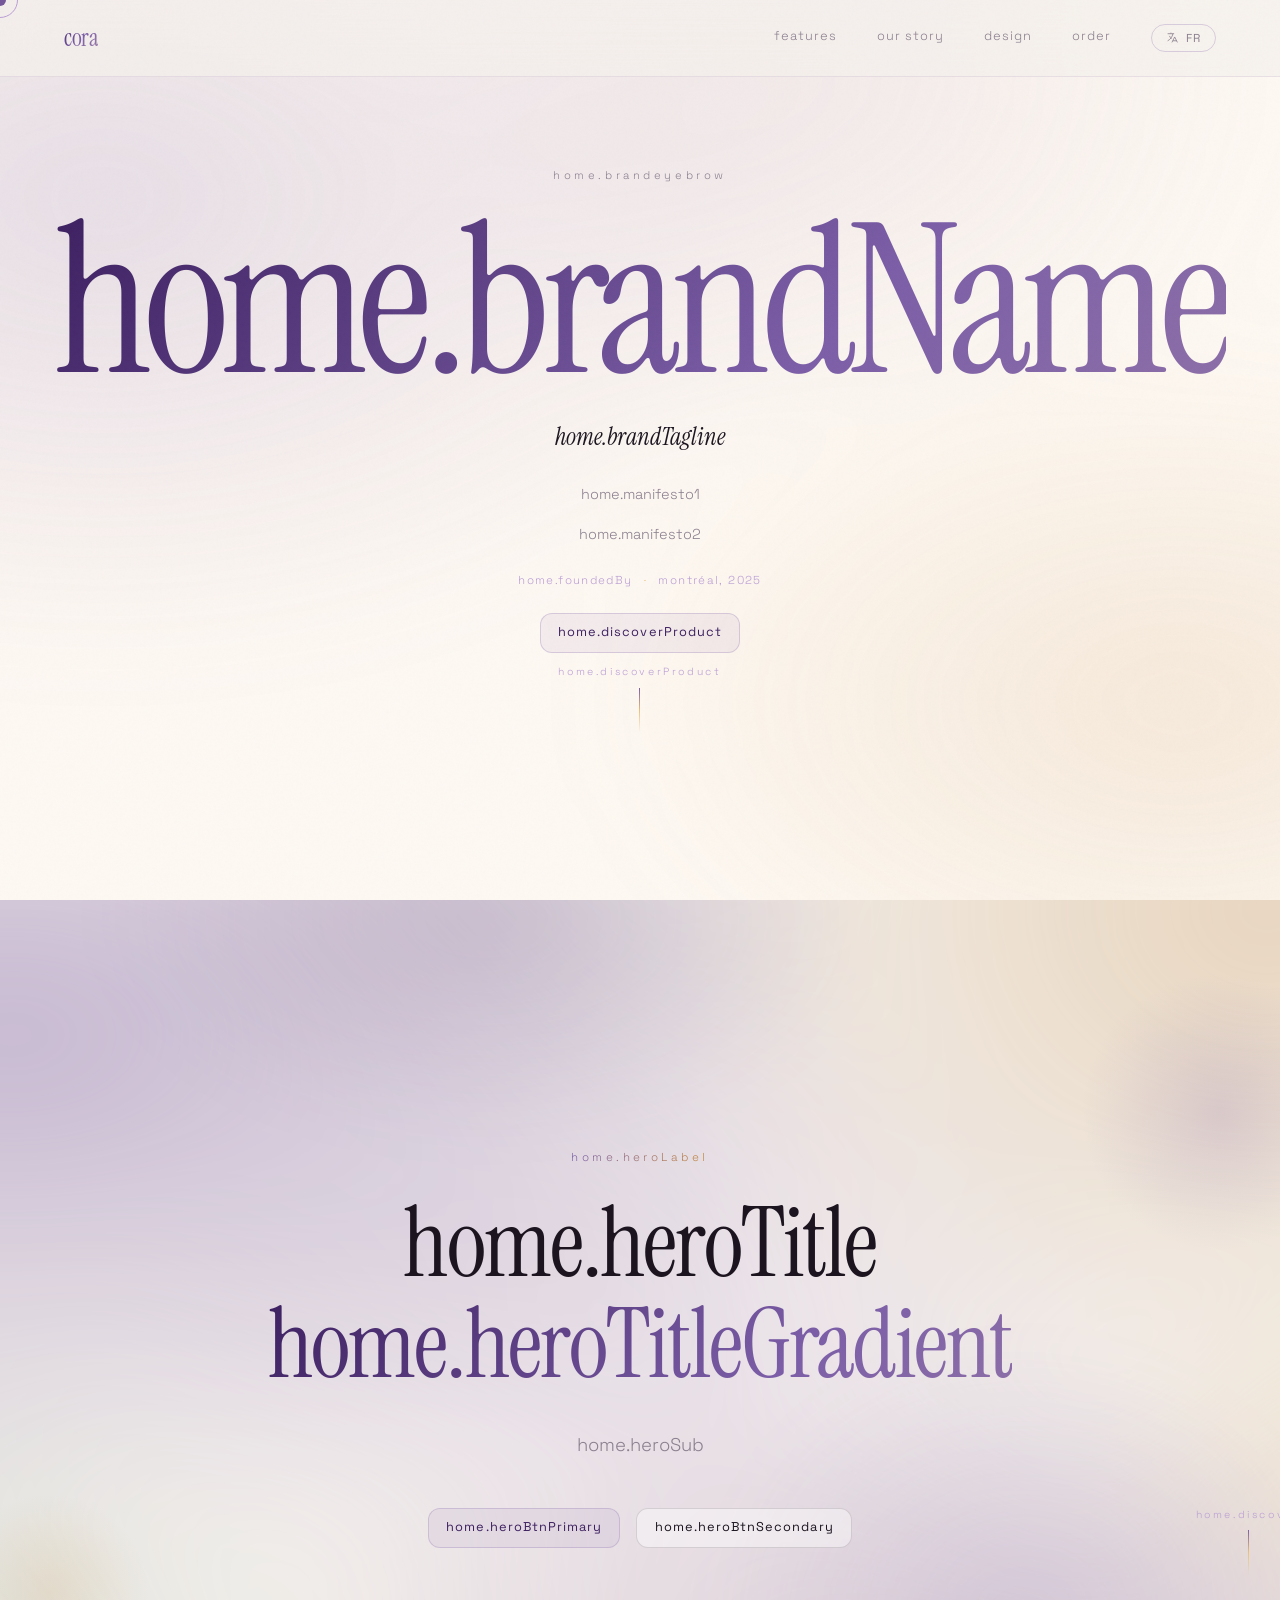
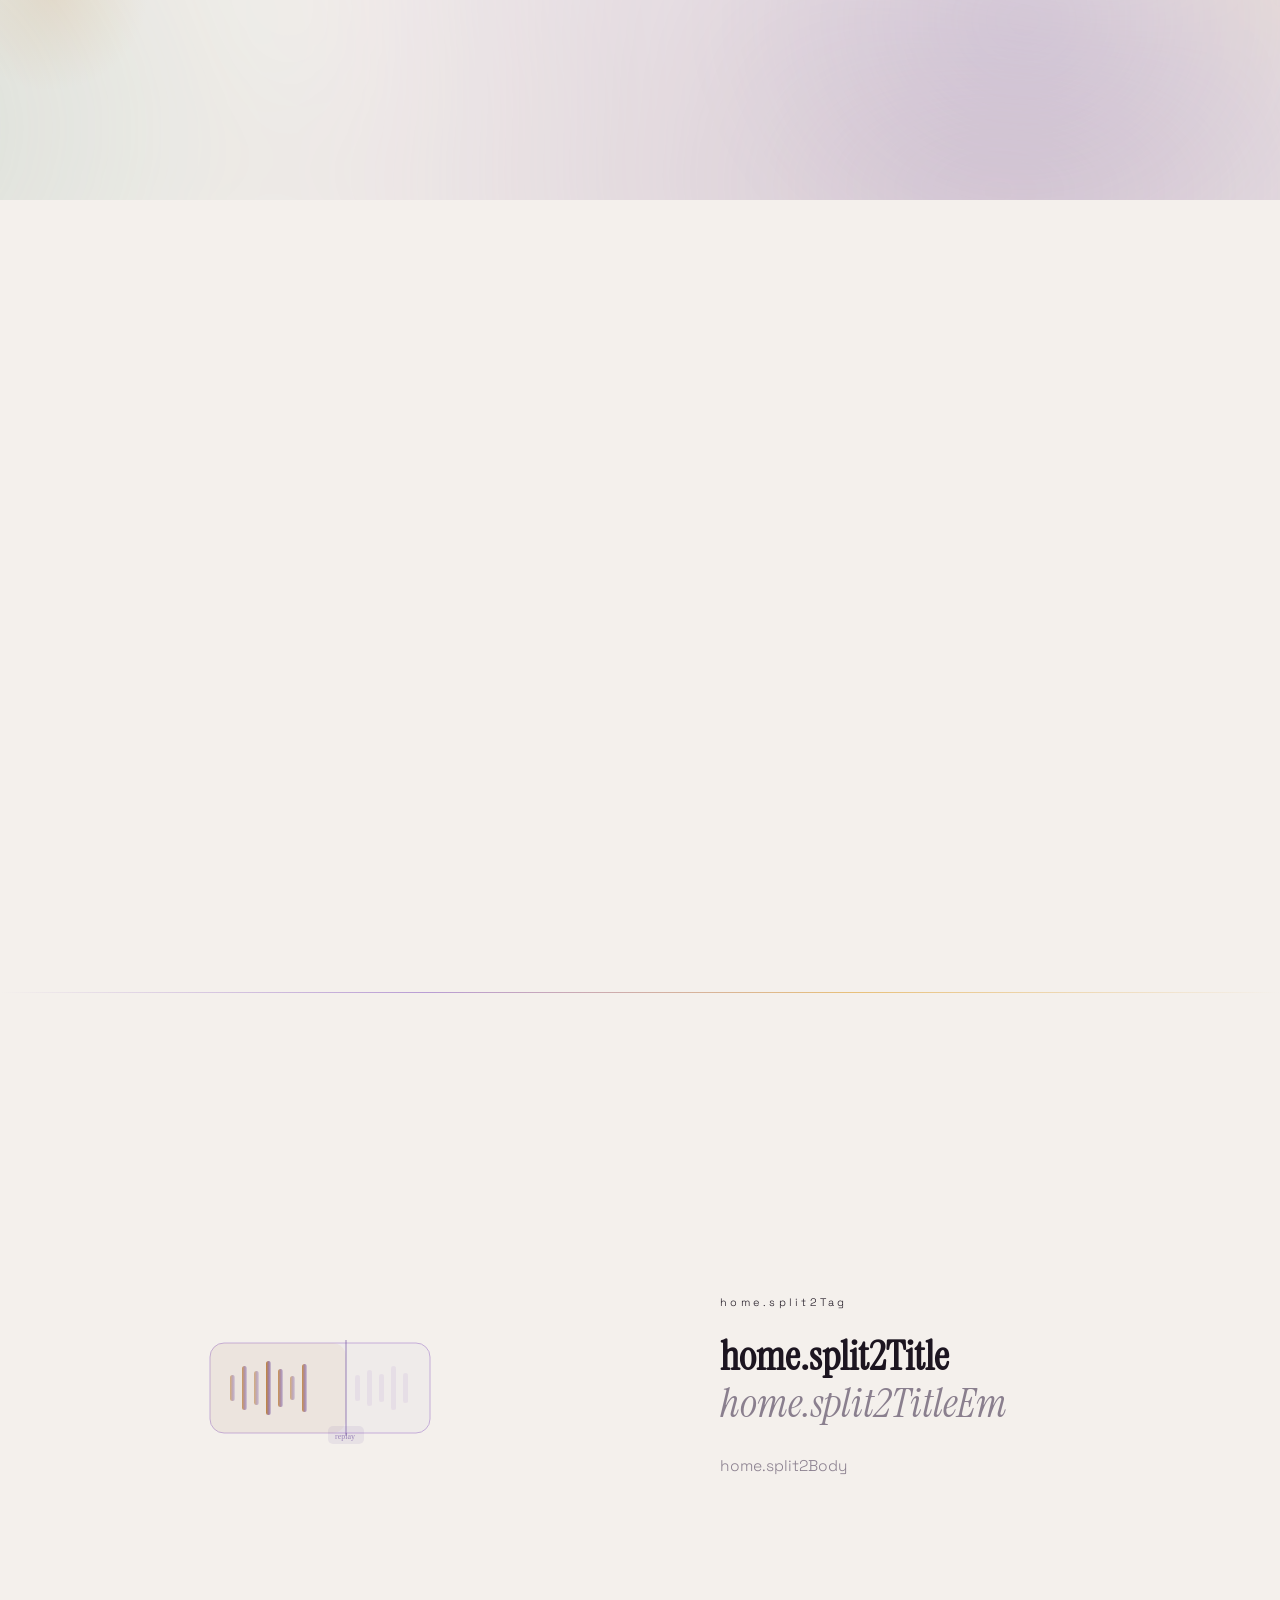
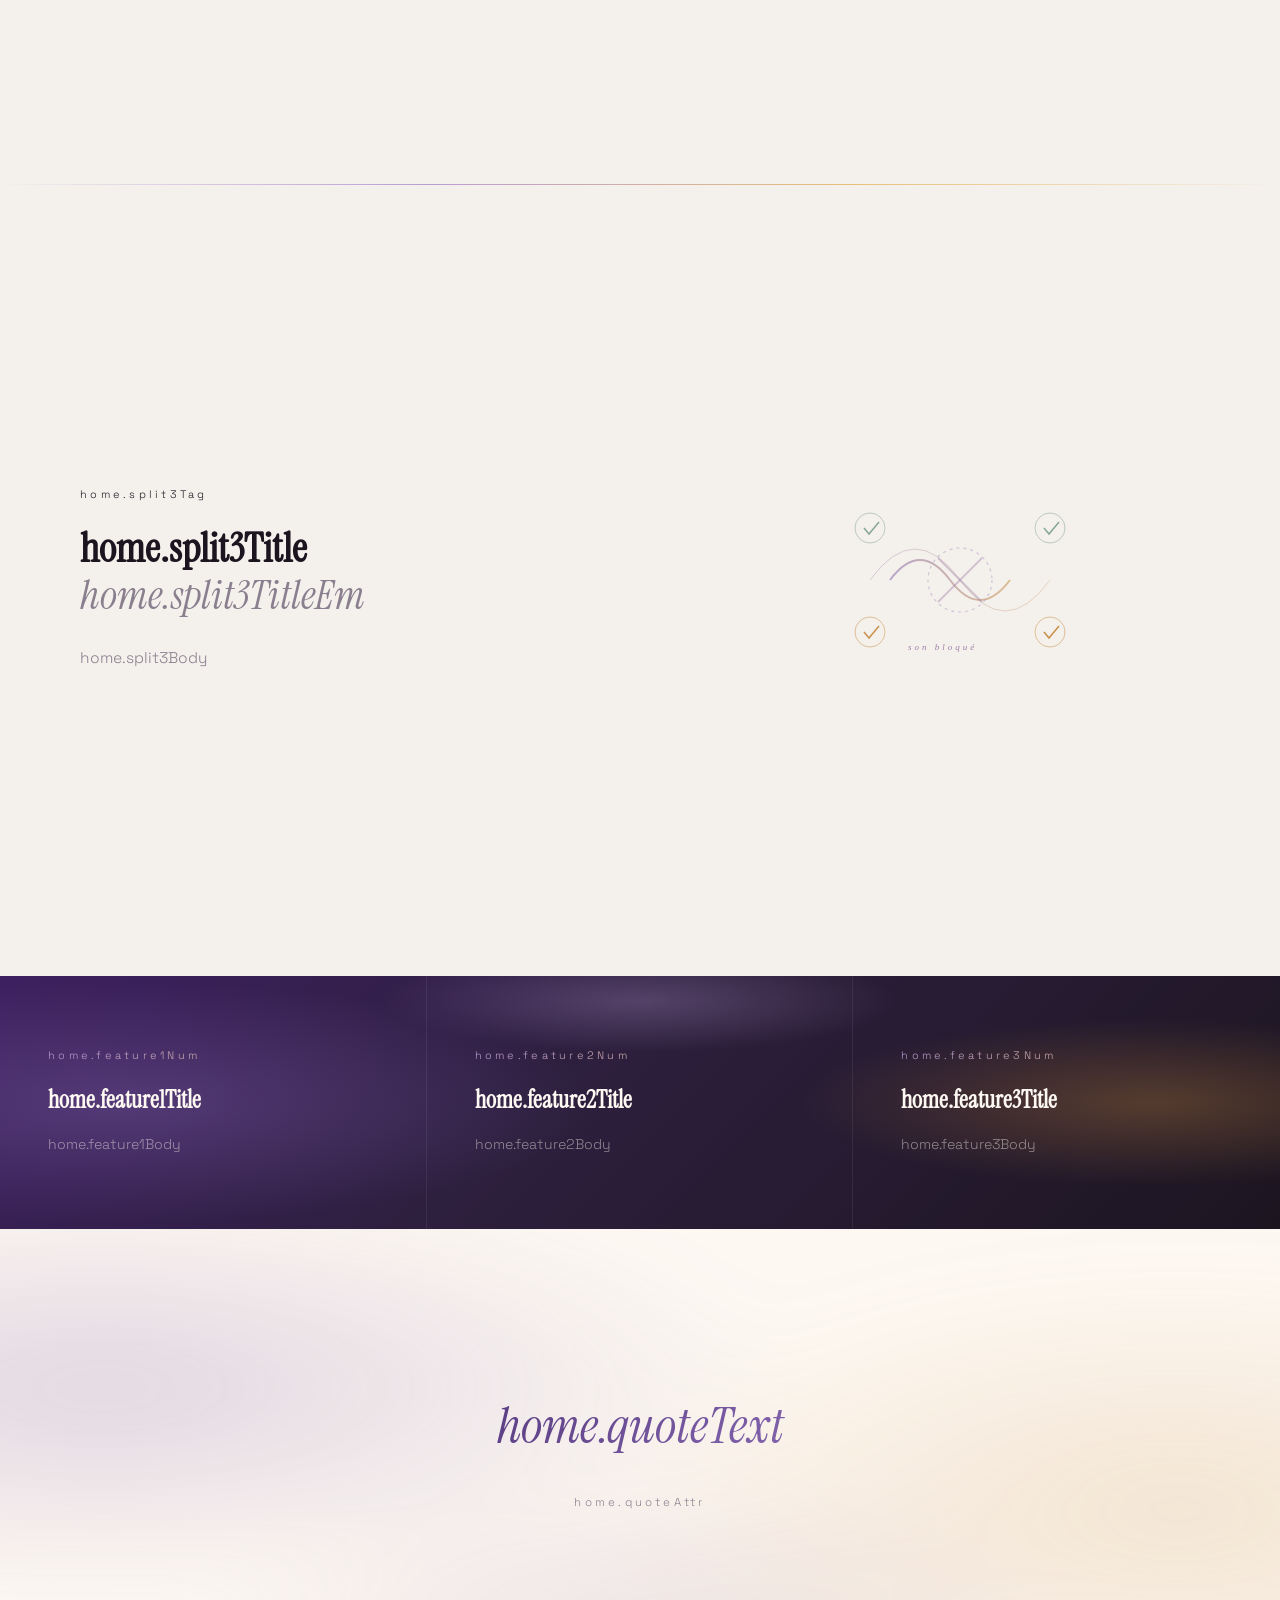
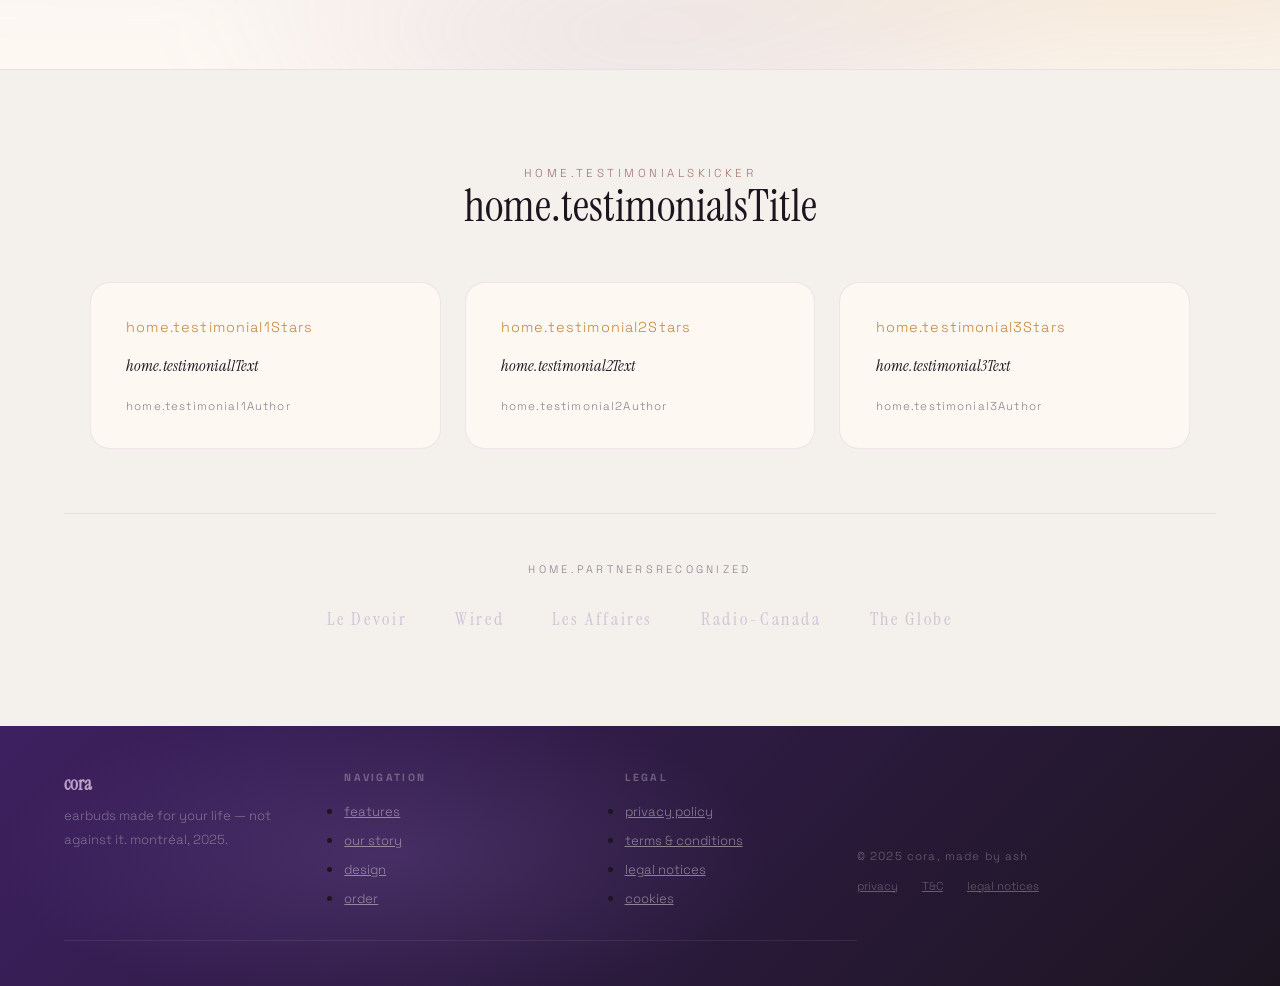
==== commit cde689f0: "Update index.html" ====
--- a/index.html
+++ b/index.html
@@ -3,7 +3,7 @@
 <head>
     <meta charset="UTF-8"/>
     <meta name="viewport" content="width=device-width, initial-scale=1.0"/>
-    <title>cora — enfin, des écouteurs qui comprennent.</title>
+    <title data-i18n="home.pageTitle">cora — enfin, des écouteurs qui comprennent.</title>
     <link href="https://fonts.googleapis.com/css2?family=Instrument+Serif:ital@0;1&family=Space+Grotesk:wght@300;400;500&display=swap" rel="stylesheet"/>
     <link rel="stylesheet" href="styles.css"/>
 </head>
@@ -15,26 +15,22 @@
 <!-- BRAND INTRO -->
 <section class="brand-intro">
     <div class="brand-intro-inner">
-        <p class="brand-intro-eyebrow">montreal, 2025</p>
-        <h1 class="brand-intro-name">cora</h1>
-        <p class="brand-intro-tagline">on a repensé la relation entre le son et le monde qui t'entoure.</p>
+        <p class="brand-intro-eyebrow" data-i18n="home.brandEyebrow">montreal, 2025</p>
+        <h1 class="brand-intro-name" data-i18n="home.brandName">cora</h1>
+        <p class="brand-intro-tagline" data-i18n="home.brandTagline">on a repensé la relation entre le son et le monde qui t'entoure.</p>
         <div class="brand-intro-manifesto">
-            <p>
-                on n'a pas commencé par les specs. on a commencé par une question : pourquoi les écouteurs t'obligent-ils à choisir entre ta musique et ta vie ?
-            </p>
-            <p>
-                cora est née d'une idée simple : ton environnement sonore t'appartient — pas à un préréglage, pas au silence imposé.
-            </p>
+            <p data-i18n="home.manifesto1">on n'a pas commencé par les specs. on a commencé par une question : pourquoi les écouteurs t'obligent-ils à choisir entre ta musique et ta vie ?</p>
+            <p data-i18n="home.manifesto2">cora est née d'une idée simple : ton environnement sonore t'appartient — pas à un préréglage, pas au silence imposé.</p>
         </div>
         <div class="brand-intro-founders">
-            <span>fondé par ash</span>
+            <span data-i18n="home.foundedBy">fondé par ash</span>
             <span class="brand-intro-dot">·</span>
             <span>montréal, 2025</span>
         </div>
         <div class="brand-intro-actions">
-            <a href="story.html" class="btn btn-primary"><span>notre histoire →</span></a>
+            <a href="story.html" class="btn btn-primary"><span data-i18n="home.discoverProduct">notre histoire →</span></a>
             <a class="brand-intro-scroll" href="#product">
-                <span>découvrir le produit</span>
+                <span data-i18n="home.discoverProduct">découvrir le produit</span>
                 <div class="scroll-line"></div>
             </a>
         </div>
@@ -43,12 +39,12 @@
 
 <!-- NAV -->
 <nav>
-    <div class="nav-logo">cora</div>
+    <div class="nav-logo" data-i18n="nav.logo">cora</div>
     <ul class="nav-links">
-        <li><a href="#">fonctions</a></li>
-        <li><a href="story.html">notre histoire</a></li>
-        <li><a href="design.html">design</a></li>
-        <li><a href="checkout.html">commander</a></li>
+        <li><a href="index.html" data-i18n="nav.functions">fonctions</a></li>
+        <li><a href="story.html" data-i18n="nav.story">notre histoire</a></li>
+        <li><a href="design.html" data-i18n="nav.design">design</a></li>
+        <li><a href="checkout.html" data-i18n="nav.order">commander</a></li>
     <button class="nav-lang-btn" id="navLangBtn" aria-label="Changer de langue" onclick="openLangOverlay()">
         <svg viewBox="0 0 24 24" fill="none" stroke="currentColor" stroke-width="1.5"><path d="M3 5h12M9 3v2m1.048 9.5A18.022 18.022 0 016.412 9m6.088 9h7M11 21l5-10 5 10M12.751 5C11.783 10.77 8.07 15.61 3 18.129"/></svg>
         <span id="navLangLabel">FR</span>
@@ -64,23 +60,19 @@
     <div class="orb orb1"></div>
     <div class="orb orb2"></div>
 
-    <p class="hero-label">nouvelle génération d'écoute</p>
+    <p class="hero-label" data-i18n="home.heroLabel">nouvelle génération d'écoute</p>
     <h1 class="hero-title">
-        enfin, des écouteurs<br/>
-        <span class="gradient-word">qui comprennent.</span>
+        <span data-i18n="home.heroTitle">enfin, des écouteurs</span><br/>
+        <span class="gradient-word" data-i18n="home.heroTitleGradient">qui comprennent.</span>
     </h1>
-    <p class="hero-sub">
-        pas d'isolation totale. pas de bruit blanc.<br/>
-        quelque chose de complètement différent —<br/>
-        des écouteurs qui te laissent <strong>choisir</strong> à quoi ressemble ton monde.
-    </p>
+    <p class="hero-sub" data-i18n="home.heroSub">pas d'isolation totale. pas de bruit blanc.<br/>quelque chose de complètement différent —<br/>des écouteurs qui te laissent <strong>choisir</strong> à quoi ressemble ton monde.</p>
     <div class="hero-btns">
-        <a href="checkout.html" class="btn btn-primary"><span>entends la différence →</span></a>
-        <a href="design.html" class="btn btn-outline"><span>en savoir plus</span></a>
+        <a href="checkout.html" class="btn btn-primary"><span data-i18n="home.heroBtnPrimary">entends la différence →</span></a>
+        <a href="design.html" class="btn btn-outline"><span data-i18n="home.heroBtnSecondary">en savoir plus</span></a>
     </div>
 
     <div class="scroll-hint">
-        <span>découvrir</span>
+        <span data-i18n="home.discover">découvrir</span>
         <div class="scroll-line"></div>
     </div>
 </section>
@@ -88,22 +80,14 @@
 <!-- SECTION 1 -->
 <section class="split reveal">
     <div class="split-text">
-        <p class="split-tag reveal reveal-delay-1">01 — teleport</p>
-        <h2 class="split-title reveal reveal-delay-2">ton corps ici.<br/><em>tes oreilles ailleurs.</em></h2>
-        <p class="split-body reveal reveal-delay-3">
-            mode téléport : après s'être connécté à l'application, vos écouteurs cora permetterons de changer de son ou/et de créer des playlist
-            selon les endroits que vous frequentiez.
-        </p>
+        <p class="split-tag reveal reveal-delay-1" data-i18n="home.split1Tag">01 — teleport</p>
+        <h2 class="split-title reveal reveal-delay-2"><span data-i18n="home.split1Title">ton corps ici.</span><br/><em data-i18n="home.split1TitleEm">tes oreilles ailleurs.</em></h2>
+        <p class="split-body reveal reveal-delay-3" data-i18n="home.split1Body">mode téléport : après s'être connecté à l'application, vos écouteurs cora permetterons de changer de son ou/et de créer des playlist selon les endroits que vous frequentiez.</p>
     </div>
     <div class="split-image">
         <div class="visual">
             <svg viewBox="0 0 300 300" fill="none" xmlns="http://www.w3.org/2000/svg">
-                <defs>
-                    <radialGradient id="g1" cx="50%" cy="50%" r="50%">
-                        <stop offset="0%" stop-color="#B99DD4" stop-opacity="0.9"/>
-                        <stop offset="100%" stop-color="#7B5EA7" stop-opacity="0.3"/>
-                    </radialGradient>
-                </defs>
+                <defs><radialGradient id="g1" cx="50%" cy="50%" r="50%"><stop offset="0%" stop-color="#B99DD4" stop-opacity="0.9"/><stop offset="100%" stop-color="#7B5EA7" stop-opacity="0.3"/></radialGradient></defs>
                 <circle cx="150" cy="150" r="120" stroke="url(#g1)" stroke-width="1" stroke-dasharray="5 8"/>
                 <circle cx="150" cy="150" r="80" stroke="#B99DD4" stroke-width="0.5" opacity="0.4"/>
                 <circle cx="150" cy="150" r="40" fill="#7B5EA7" opacity="0.1"/>
@@ -122,23 +106,14 @@
 <!-- SECTION 2 -->
 <section class="split reverse reveal">
     <div class="split-text">
-        <p class="split-tag reveal reveal-delay-1">02 — replay</p>
-        <h2 class="split-title reveal reveal-delay-2">tu as raté<br/><em>ce qu'on t'a dit ?</em></h2>
-        <p class="split-body reveal reveal-delay-3">
-            avec la fonctionalité replay, d'un simple tap, les 10 dernières secondes du monde réel se rejouent dans tes oreilles.
-            un vrai gamechanger pour ta vie quotidienne. plus jamais de "désolé, tu peux répéter ?"
-        </p>
+        <p class="split-tag reveal reveal-delay-1" data-i18n="home.split2Tag">02 — replay</p>
+        <h2 class="split-title reveal reveal-delay-2"><span data-i18n="home.split2Title">tu as raté</span><br/><em data-i18n="home.split2TitleEm">ce qu'on t'a dit ?</em></h2>
+        <p class="split-body reveal reveal-delay-3" data-i18n="home.split2Body">avec la fonctionalité replay, d'un simple tap, les 10 dernières secondes du monde réel se rejouent dans tes oreilles. un vrai gamechanger pour ta vie quotidienne. plus jamais de "désolé, tu peux répéter ?"</p>
     </div>
     <div class="split-image">
         <div class="visual">
             <svg viewBox="0 0 300 220" fill="none" xmlns="http://www.w3.org/2000/svg">
-                <defs>
-                    <linearGradient id="wg" x1="0" y1="0" x2="1" y2="0">
-                        <stop offset="0%" stop-color="#C4873A"/>
-                        <stop offset="60%" stop-color="#9E7FA8"/>
-                        <stop offset="100%" stop-color="#7B5EA7" stop-opacity="0.2"/>
-                    </linearGradient>
-                </defs>
+                <defs><linearGradient id="wg" x1="0" y1="0" x2="1" y2="0"><stop offset="0%" stop-color="#C4873A"/><stop offset="60%" stop-color="#9E7FA8"/><stop offset="100%" stop-color="#7B5EA7" stop-opacity="0.2"/></linearGradient></defs>
                 <rect x="40" y="65" width="220" height="90" rx="14" stroke="#B99DD4" stroke-width="0.8" fill="rgba(123,94,167,0.04)"/>
                 <rect x="40" y="65" width="136" height="90" rx="14" fill="rgba(196,135,58,0.07)"/>
                 <rect x="60" y="97" width="5" height="26" rx="2.5" fill="url(#wg)" opacity="0.6"/>
@@ -164,23 +139,14 @@
 <!-- SECTION 3 -->
 <section class="split reveal">
     <div class="split-text">
-        <p class="split-tag reveal reveal-delay-1">03 — silence sélectif</p>
-        <h2 class="split-title reveal reveal-delay-2">supprime exactement<br/><em>ce que tu détestes.</em></h2>
-        <p class="split-body reveal reveal-delay-3">
-            entraîne-le sur le bruit de l'imprimante, la voix d'un collègue, les klaxons.
-            il supprime chirurgicalement ce son-là, et rien d'autre.
-            le reste du monde reste intact.
-        </p>
+        <p class="split-tag reveal reveal-delay-1" data-i18n="home.split3Tag">03 — silence sélectif</p>
+        <h2 class="split-title reveal reveal-delay-2"><span data-i18n="home.split3Title">supprime exactement</span><br/><em data-i18n="home.split3TitleEm">ce que tu détestes.</em></h2>
+        <p class="split-body reveal reveal-delay-3" data-i18n="home.split3Body">entraîne-le sur le bruit de l'imprimante, la voix d'un collègue, les klaxons. il supprime chirurgicalement ce son-là, et rien d'autre. le reste du monde reste intact.</p>
     </div>
     <div class="split-image">
         <div class="visual">
             <svg viewBox="0 0 300 260" fill="none" xmlns="http://www.w3.org/2000/svg">
-                <defs>
-                    <linearGradient id="wg2" x1="0" y1="0" x2="1" y2="0">
-                        <stop offset="0%" stop-color="#7B5EA7"/>
-                        <stop offset="100%" stop-color="#C4873A"/>
-                    </linearGradient>
-                </defs>
+                <defs><linearGradient id="wg2" x1="0" y1="0" x2="1" y2="0"><stop offset="0%" stop-color="#7B5EA7"/><stop offset="100%" stop-color="#C4873A"/></linearGradient></defs>
                 <path d="M80 130 Q110 90 140 130 Q170 170 200 130" stroke="url(#wg2)" stroke-width="2" fill="none" opacity="0.5"/>
                 <path d="M60 130 Q105 68 150 130 Q195 192 240 130" stroke="url(#wg2)" stroke-width="1" fill="none" opacity="0.28"/>
                 <circle cx="150" cy="130" r="32" stroke="#7B5EA7" stroke-width="1.2" opacity="0.3" stroke-dasharray="3 4"/>
@@ -203,52 +169,51 @@
 <!-- FEATURES -->
 <div class="features-strip">
     <div class="feature-item reveal reveal-delay-1">
-        <p class="feature-num">04</p>
-        <h3 class="feature-title">fredonne,<br/>il trouve.</h3>
-        <p class="feature-body">fredonne n'importe quelle mélodie. cora identifie le morceau et le joue instantanément. à la seconde près.</p>
+        <p class="feature-num" data-i18n="home.feature1Num">04</p>
+        <h3 class="feature-title" data-i18n="home.feature1Title">fredonne,<br/>il trouve.</h3>
+        <p class="feature-body" data-i18n="home.feature1Body">fredonne n'importe quelle mélodie. cora identifie le morceau et le joue instantanément. à la seconde près.</p>
     </div>
     <div class="feature-item reveal reveal-delay-2">
-        <p class="feature-num">05</p>
-        <h3 class="feature-title">suivi du<br/>sommeil.</h3>
-        <p class="feature-body">température et mouvement captés depuis le conduit auditif. un résumé vocal chaque matin.</p>
+        <p class="feature-num" data-i18n="home.feature2Num">05</p>
+        <h3 class="feature-title" data-i18n="home.feature2Title">suivi du<br/>sommeil.</h3>
+        <p class="feature-body" data-i18n="home.feature2Body">température et mouvement captés depuis le conduit auditif. un résumé vocal chaque matin.</p>
     </div>
     <div class="feature-item reveal reveal-delay-3">
-        <p class="feature-num">06</p>
-        <h3 class="feature-title">score de<br/>concentration.</h3>
-        <p class="feature-body">analyse tes habitudes d'écoute et révèle des patterns sur ta productivité au fil du temps, disponible sur l'app.</p>
+        <p class="feature-num" data-i18n="home.feature3Num">06</p>
+        <h3 class="feature-title" data-i18n="home.feature3Title">score de<br/>concentration.</h3>
+        <p class="feature-body" data-i18n="home.feature3Body">analyse tes habitudes d'écoute et révèle des patterns sur ta productivité au fil du temps, disponible sur l'app.</p>
     </div>
 </div>
 
 <!-- QUOTE -->
 <section class="quote-section reveal">
-    <p class="quote-text">"le silence parfait n'a jamais existé. ce que tu voulais, c'était choisir."</p>
-    <p class="quote-attr">— cora, 2025</p>
-</section>
-
+    <p class="quote-text" data-i18n="home.quoteText">"le silence parfait n'a jamais existé. ce que tu voulais, c'était choisir."</p>
+    <p class="quote-attr" data-i18n="home.quoteAttr">— cora, 2025</p>
+</section>
 
 <!-- TESTIMONIALS -->
 <section class="testimonials-section reveal">
-    <p class="section-kicker" style="text-align:center">ce qu'ils disent</p>
-    <h2>des milliers d'oreilles déjà convaincues.</h2>
+    <p class="section-kicker" style="text-align:center" data-i18n="home.testimonialsKicker">ce qu'ils disent</p>
+    <h2 data-i18n="home.testimonialsTitle">des milliers d'oreilles déjà convaincues.</h2>
     <div class="testimonials-grid">
         <div class="testimonial-card reveal reveal-delay-1">
-            <div class="testimonial-stars">★★★★★ - 5/5</div>
-            <p class="testimonial-text">"j'ai enfin arrêté de retirer mes écouteurs à chaque conversation. la fonction replay a changé ma façon de travailler en open space."</p>
-            <p class="testimonial-author"><strong>Léa M.</strong> · designer, montréal</p>
+            <div class="testimonial-stars" data-i18n="home.testimonial1Stars">★★★★★ - 5/5</div>
+            <p class="testimonial-text" data-i18n="home.testimonial1Text">"j'ai enfin arrêté de retirer mes écouteurs à chaque conversation. la fonction replay a changé ma façon de travailler en open space."</p>
+            <p class="testimonial-author" data-i18n="home.testimonial1Author"><strong>Léa M.</strong> · designer, montréal</p>
         </div>
         <div class="testimonial-card reveal reveal-delay-2">
-            <div class="testimonial-stars">★★★★ 4/5</div>
-            <p class="testimonial-text">"le silence sélectif est une révolution. je bloque le bruit du métro mais j'entends mon arrêt. exactement ce que je cherchais depuis des années."</p>
-            <p class="testimonial-author"><strong>Thomas R.</strong> · ingénieur, paris</p>
+            <div class="testimonial-stars" data-i18n="home.testimonial2Stars">★★★★ 4/5</div>
+            <p class="testimonial-text" data-i18n="home.testimonial2Text">"le silence sélectif est une révolution. je bloque le bruit du métro mais j'entends mon arrêt. exactement ce que je cherchais depuis des années."</p>
+            <p class="testimonial-author" data-i18n="home.testimonial2Author"><strong>Thomas R.</strong> · ingénieur, paris</p>
         </div>
         <div class="testimonial-card reveal reveal-delay-3">
-            <div class="testimonial-stars">★★★★★ 5/5</div>
-            <p class="testimonial-text">"le design est incroyable. on me demande tout le temps ce que c'est. et le son — vraiment, rien de comparable dans cette gamme de prix."</p>
-            <p class="testimonial-author"><strong>Sofia K.</strong> · photographe, toronto</p>
+            <div class="testimonial-stars" data-i18n="home.testimonial3Stars">★★★★★ 5/5</div>
+            <p class="testimonial-text" data-i18n="home.testimonial3Text">"le design est incroyable. on me demande tout le temps ce que c'est. et le son — vraiment, rien de comparable dans cette gamme de prix."</p>
+            <p class="testimonial-author" data-i18n="home.testimonial3Author"><strong>Sofia K.</strong> · photographe, toronto</p>
         </div>
     </div>
     <div class="partners-bar reveal">
-        <p>reconnu par</p>
+        <p data-i18n="home.partnersRecognized">reconnu par</p>
         <div class="partners-logos">
             <span class="partner-logo">Le Devoir</span>
             <span class="partner-logo">Wired</span>
@@ -263,34 +228,34 @@
 <footer>
     <div class="footer-top">
         <div>
-            <div class="footer-logo">cora</div>
-            <p class="footer-brand-desc">des écouteurs pensés pour ta vie — pas contre elle. montréal, 2025.</p>
+            <div class="footer-logo" data-i18n="nav.logo">cora</div>
+            <p class="footer-brand-desc" data-i18n="footer.tagline">des écouteurs pensés pour ta vie — pas contre elle. montréal, 2025.</p>
         </div>
         <div class="footer-col">
-            <h4>navigation</h4>
+            <h4 data-i18n="footer.nav">navigation</h4>
             <ul>
-                <li><a href="index.html">fonctions</a></li>
-                <li><a href="story.html">notre histoire</a></li>
-                <li><a href="design.html">design</a></li>
-                <li><a href="checkout.html">commander</a></li>
+                <li><a href="index.html" data-i18n="nav.functions">fonctions</a></li>
+                <li><a href="story.html" data-i18n="nav.story">notre histoire</a></li>
+                <li><a href="design.html" data-i18n="nav.design">design</a></li>
+                <li><a href="checkout.html" data-i18n="nav.order">commander</a></li>
             </ul>
         </div>
         <div class="footer-col">
-            <h4>légal</h4>
+            <h4 data-i18n="footer.legal">légal</h4>
             <ul>
-                <li><a href="legal.html#privacy">politique de confidentialité</a></li>
-                <li><a href="legal.html#cgv">conditions générales de vente</a></li>
-                <li><a href="legal.html#mentions">mentions légales</a></li>
-                <li><a href="legal.html#cookies">cookies</a></li>
+                <li><a href="legal.html#privacy" data-i18n="footer.privacy">politique de confidentialité</a></li>
+                <li><a href="legal.html#cgv" data-i18n="footer.cgv">conditions générales de vente</a></li>
+                <li><a href="legal.html#mentions" data-i18n="footer.mentions">mentions légales</a></li>
+                <li><a href="legal.html#cookies" data-i18n="footer.cookies">cookies</a></li>
             </ul>
         </div>
     </div>
     <div class="footer-bottom">
-        <p class="footer-copy">© 2025 cora, fait par ash</p>
+        <p class="footer-copy" data-i18n="footer.copy">© 2025 cora, fait par ash</p>
         <div class="footer-legal">
-            <a href="legal.html#privacy">confidentialité</a>
-            <a href="legal.html#cgv">CGV</a>
-            <a href="legal.html#mentions">mentions légales</a>
+            <a href="legal.html#privacy" data-i18n="footer.privacyShort">confidentialité</a>
+            <a href="legal.html#cgv" data-i18n="footer.cgvShort">CGV</a>
+            <a href="legal.html#mentions" data-i18n="footer.mentionsShort">mentions légales</a>
         </div>
     </div>
 </footer>
@@ -374,7 +339,6 @@
     document.body.style.overflow = '';
 }
 document.addEventListener('keydown', e => { if (e.key === 'Escape') closeLangOverlay(); });
-// Update nav label + active card after lang set
 document.addEventListener('DOMContentLoaded', () => {
     const labels = {fr:'FR',en:'EN',es:'ES',de:'DE',it:'IT',ru:'RU',pl:'PL',ko:'KO',ja:'JA',zh:'ZH'};
     const updateNav = () => {
